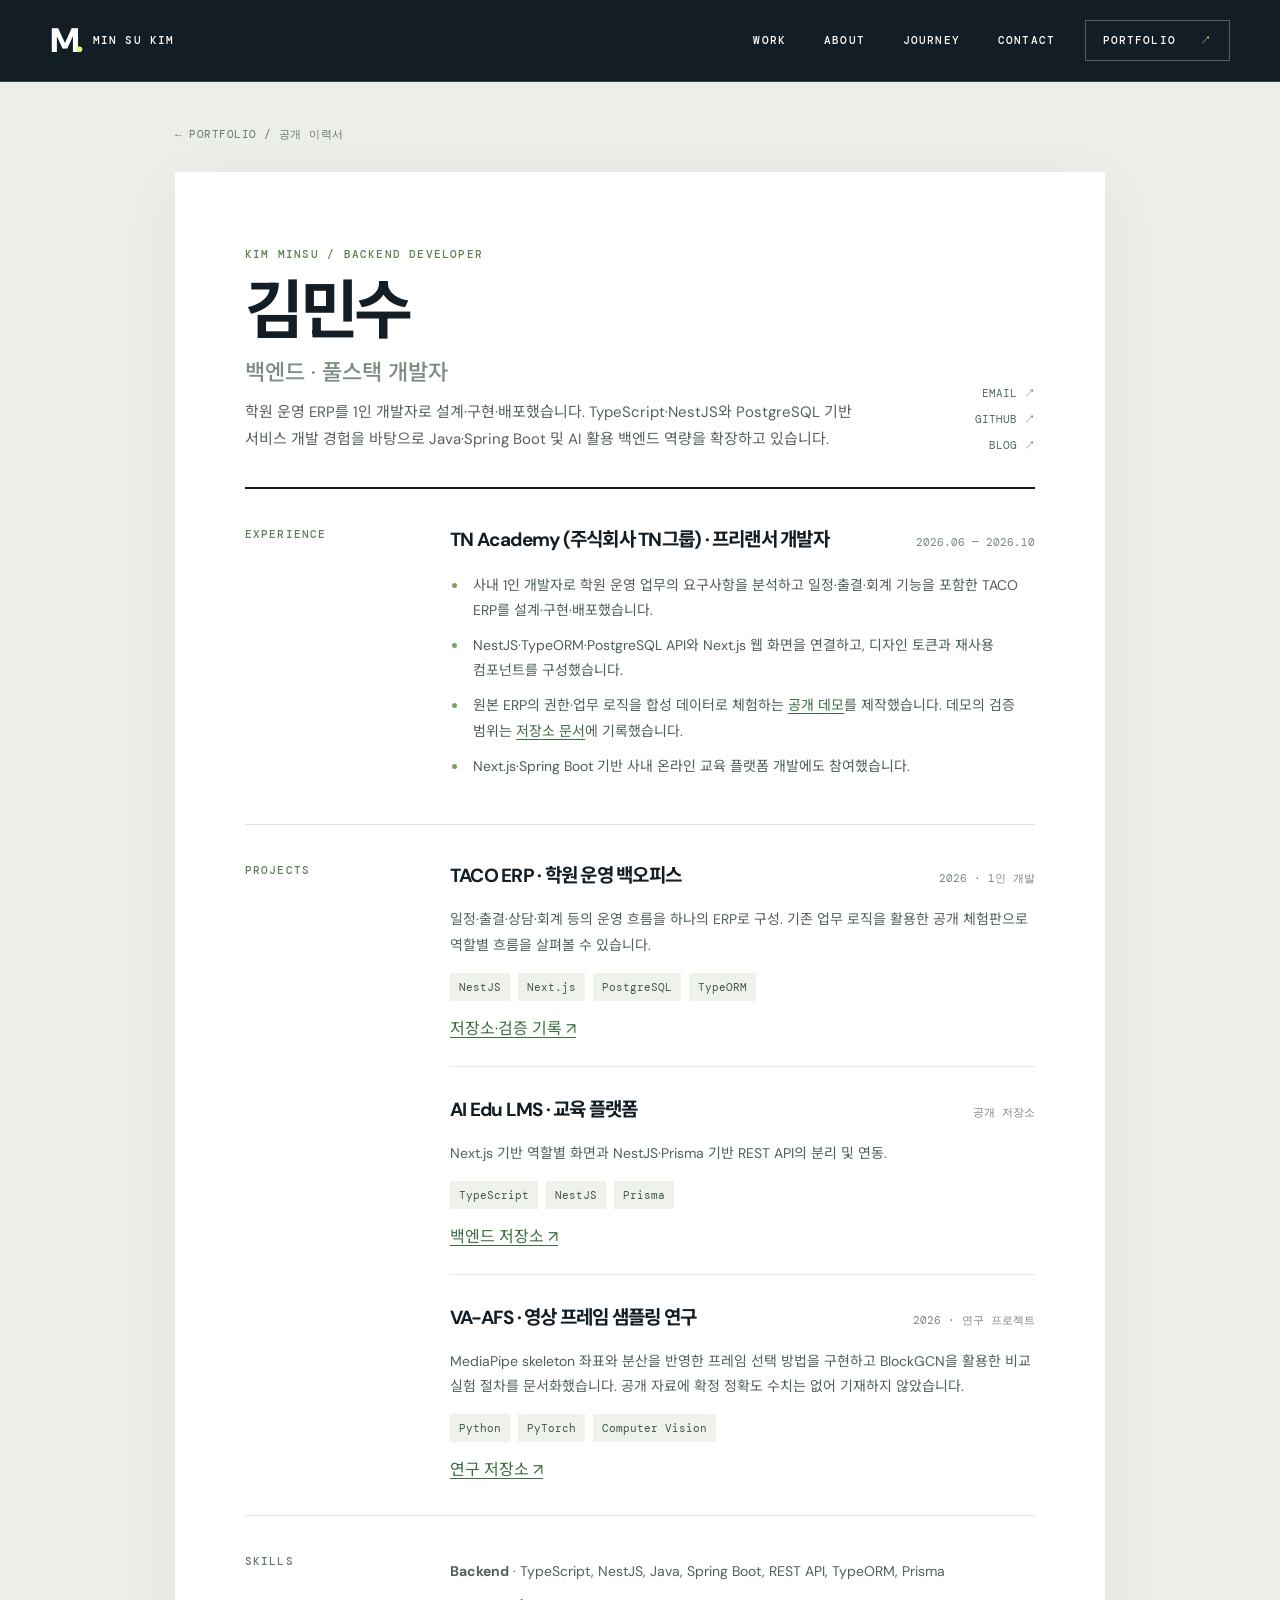
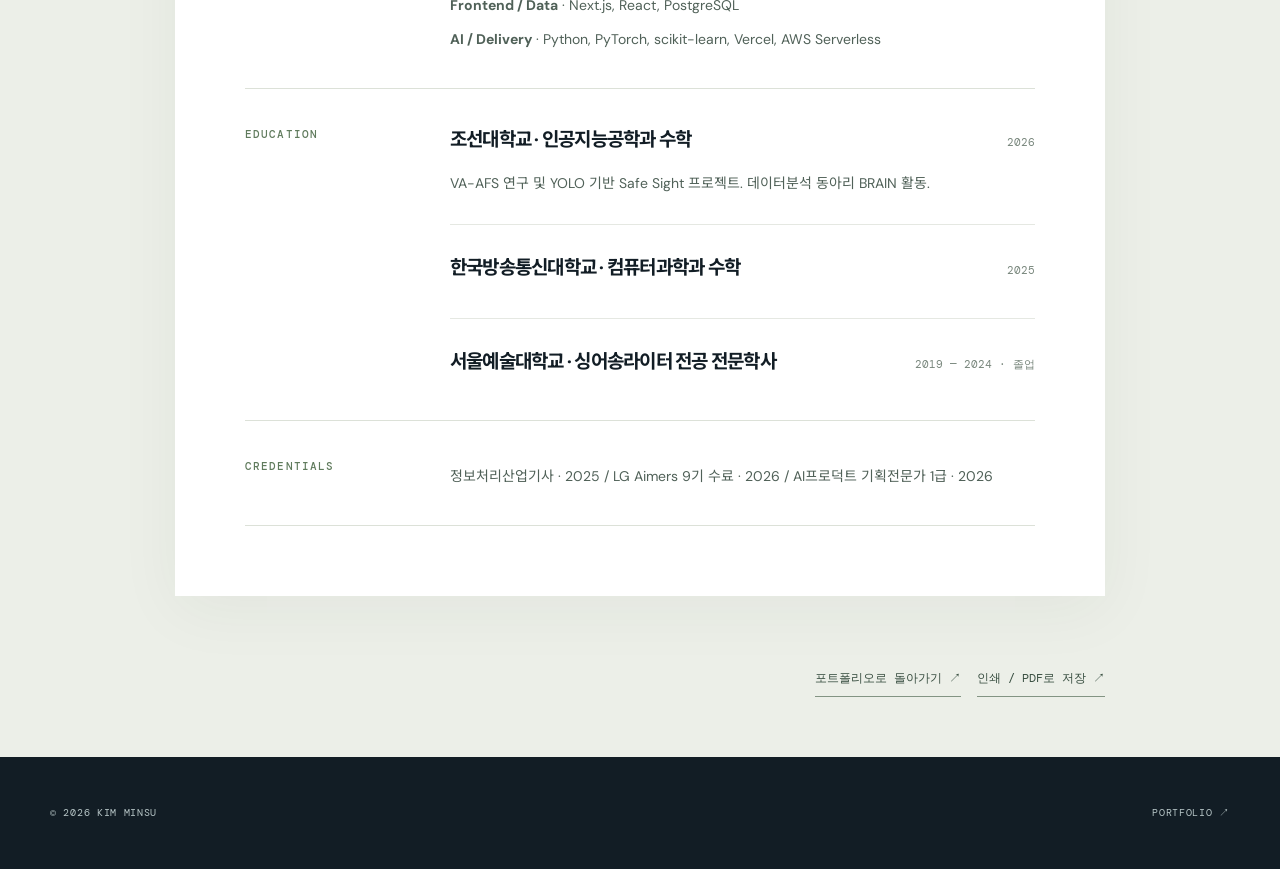
==== resume.html @ 041c9965 "feat: publish evidence-based developer portfolio and resume" ====
<!doctype html>
<html lang="ko">
<head>
  <meta charset="utf-8">
  <meta name="viewport" content="width=device-width,initial-scale=1">
  <meta name="theme-color" content="#111c25">
  <meta name="description" content="백엔드 개발자 김민수의 경력, 프로젝트, 기술, 학력을 정리한 공개 이력서입니다.">
  <link rel="icon" href="favicon.svg" type="image/svg+xml">
  <link rel="canonical" href="https://kiim-miin-su.github.io/github.io/resume.html">
  <link rel="stylesheet" href="style.css">
  <title>이력서 — 김민수 | Backend Developer</title>
</head>
<body class="resume-page">
  <a class="skip-link" href="#resume">본문으로 바로가기</a>
  <header class="site-header"><div class="container header-inner"><a class="wordmark" href="index.html"><span class="wordmark-icon">M<span>.</span></span><span>MIN SU KIM</span></a><nav class="desktop-nav" aria-label="주요 메뉴"><a href="index.html#work">WORK</a><a href="index.html#about">ABOUT</a><a href="index.html#journey">JOURNEY</a><a href="index.html#contact">CONTACT</a></nav><a class="header-cta" href="index.html">PORTFOLIO <span aria-hidden="true">↗</span></a></div></header>
  <main class="resume-container" id="resume">
    <a class="resume-breadcrumb" href="index.html">← PORTFOLIO / 공개 이력서</a>
    <div class="resume-paper">
      <div class="resume-heading"><div><span class="section-index">KIM MINSU / BACKEND DEVELOPER</span><h1>김민수<span>백엔드 · 풀스택 개발자</span></h1><p>학원 운영 ERP를 1인 개발자로 설계·구현·배포했습니다. TypeScript·NestJS와 PostgreSQL 기반 서비스 개발 경험을 바탕으로 Java·Spring Boot 및 AI 활용 백엔드 역량을 확장하고 있습니다.</p></div><div class="resume-contact"><a href="mailto:kms545487@gmail.com">EMAIL ↗</a><a href="https://github.com/Kiim-Miin-Su" target="_blank" rel="noopener noreferrer">GITHUB ↗</a><a href="https://kms545487.tistory.com" target="_blank" rel="noopener noreferrer">BLOG ↗</a></div></div>
      <section class="resume-section" aria-labelledby="exp"><h2 id="exp">EXPERIENCE</h2><div><article><div class="resume-role"><h3>TN Academy (주식회사 TN그룹) · 프리랜서 개발자</h3><time>2026.06 — 2026.10</time></div><ul><li>사내 1인 개발자로 학원 운영 업무의 요구사항을 분석하고 일정·출결·회계 기능을 포함한 TACO ERP를 설계·구현·배포했습니다.</li><li>NestJS·TypeORM·PostgreSQL API와 Next.js 웹 화면을 연결하고, 디자인 토큰과 재사용 컴포넌트를 구성했습니다.</li><li>원본 ERP의 권한·업무 로직을 합성 데이터로 체험하는 <a href="https://taco-portfolio.vercel.app" target="_blank" rel="noopener noreferrer">공개 데모</a>를 제작했습니다. 데모의 검증 범위는 <a href="https://github.com/Kiim-Miin-Su/taco-portfolio" target="_blank" rel="noopener noreferrer">저장소 문서</a>에 기록했습니다.</li><li>Next.js·Spring Boot 기반 사내 온라인 교육 플랫폼 개발에도 참여했습니다.</li></ul></article></div></section>
      <section class="resume-section" aria-labelledby="projects"><h2 id="projects">PROJECTS</h2><div><article><div class="resume-role"><h3>TACO ERP · 학원 운영 백오피스</h3><span>2026 · 1인 개발</span></div><p>일정·출결·상담·회계 등의 운영 흐름을 하나의 ERP로 구성. 기존 업무 로직을 활용한 공개 체험판으로 역할별 흐름을 살펴볼 수 있습니다.</p><div class="resume-tags"><span>NestJS</span><span>Next.js</span><span>PostgreSQL</span><span>TypeORM</span></div><a href="https://github.com/Kiim-Miin-Su/taco-portfolio" target="_blank" rel="noopener noreferrer">저장소·검증 기록 ↗</a></article><article><div class="resume-role"><h3>AI Edu LMS · 교육 플랫폼</h3><span>공개 저장소</span></div><p>Next.js 기반 역할별 화면과 NestJS·Prisma 기반 REST API의 분리 및 연동.</p><div class="resume-tags"><span>TypeScript</span><span>NestJS</span><span>Prisma</span></div><a href="https://github.com/Kiim-Miin-Su/kit-back" target="_blank" rel="noopener noreferrer">백엔드 저장소 ↗</a></article><article><div class="resume-role"><h3>VA-AFS · 영상 프레임 샘플링 연구</h3><span>2026 · 연구 프로젝트</span></div><p>MediaPipe skeleton 좌표와 분산을 반영한 프레임 선택 방법을 구현하고 BlockGCN을 활용한 비교 실험 절차를 문서화했습니다. 공개 자료에 확정 정확도 수치는 없어 기재하지 않았습니다.</p><div class="resume-tags"><span>Python</span><span>PyTorch</span><span>Computer Vision</span></div><a href="https://github.com/Kiim-Miin-Su/VA-AFS" target="_blank" rel="noopener noreferrer">연구 저장소 ↗</a></article></div></section>
      <section class="resume-section" aria-labelledby="skills"><h2 id="skills">SKILLS</h2><div><p><strong>Backend</strong> · TypeScript, NestJS, Java, Spring Boot, REST API, TypeORM, Prisma</p><p><strong>Frontend / Data</strong> · Next.js, React, PostgreSQL</p><p><strong>AI / Delivery</strong> · Python, PyTorch, scikit-learn, Vercel, AWS Serverless</p></div></section>
      <section class="resume-section" aria-labelledby="education"><h2 id="education">EDUCATION</h2><div><article><div class="resume-role"><h3>조선대학교 · 인공지능공학과 수학</h3><span>2026</span></div><p>VA-AFS 연구 및 YOLO 기반 Safe Sight 프로젝트. 데이터분석 동아리 BRAIN 활동.</p></article><article><div class="resume-role"><h3>한국방송통신대학교 · 컴퓨터과학과 수학</h3><span>2025</span></div></article><article><div class="resume-role"><h3>서울예술대학교 · 싱어송라이터 전공 전문학사</h3><span>2019 — 2024 · 졸업</span></div></article></div></section>
      <section class="resume-section" aria-labelledby="credential"><h2 id="credential">CREDENTIALS</h2><div><p>정보처리산업기사 · 2025 / LG Aimers 9기 수료 · 2026 / AI프로덕트 기획전문가 1급 · 2026</p></div></section>
    </div>
    <div class="resume-actions"><a href="index.html">포트폴리오로 돌아가기 ↗</a><button type="button" onclick="window.print()">인쇄 / PDF로 저장 ↗</button></div>
  </main>
  <footer class="site-footer"><div class="container footer-inner"><span>© 2026 KIM MINSU</span><a href="index.html">PORTFOLIO ↗</a></div></footer>
</body>
</html>
---- style.css ----
@import url('https://fonts.googleapis.com/css2?family=DM+Mono:wght@400;500&family=DM+Sans:wght@400;500;600;700&family=Noto+Sans+KR:wght@400;500;600;700;800;900&display=swap');

:root{--ink:#121d25;--ink-2:#192731;--paper:#f6f5ef;--white:#fff;--muted:#5c666a;--acid:#d7fc78;--line:#d6d9d1;--mono:'DM Mono',ui-monospace,SFMono-Regular,monospace;--body:'DM Sans','Noto Sans KR',system-ui,sans-serif}
*,*::before,*::after{box-sizing:border-box}
html{scroll-behavior:smooth;scroll-padding-top:80px}
body{margin:0;color:var(--ink);background:var(--paper);font-family:var(--body);-webkit-font-smoothing:antialiased;word-break:keep-all}
body.menu-open{overflow:hidden}
button,a{-webkit-tap-highlight-color:transparent}
a{color:inherit;text-decoration:none}
button{font:inherit}
button:focus-visible,a:focus-visible{outline:3px solid #8dad30;outline-offset:4px}
::selection{background:var(--acid);color:var(--ink)}
.container{width:min(100% - 100px,1320px);margin-inline:auto}
.skip-link{position:absolute;z-index:100;top:-100px;left:20px;background:var(--acid);padding:12px 18px}.skip-link:focus{top:16px}
.site-header{height:82px;background:var(--ink);border-bottom:1px solid #34404a;color:var(--white);position:relative;z-index:20}
.header-inner{display:flex;align-items:center;justify-content:space-between;height:100%;gap:30px}
.wordmark{display:inline-flex;align-items:center;gap:13px;white-space:nowrap;font:500 11px/1 var(--mono);letter-spacing:.11em}
.wordmark-icon{font-family:var(--body);font-size:34px;font-weight:900;letter-spacing:-.14em;line-height:.8}.wordmark-icon span{color:var(--acid)}
.desktop-nav{display:flex;align-items:center;gap:clamp(20px,3vw,50px);margin-left:auto}.desktop-nav a,.header-cta{font:500 11px/1 var(--mono);letter-spacing:.1em;transition:color .2s}.desktop-nav a:hover,.header-cta:hover{color:var(--acid)}
.header-cta{border:1px solid #536068;padding:14px 17px;white-space:nowrap}.header-cta span{margin-left:16px;color:var(--acid)}
.menu-toggle{display:none;cursor:pointer;background:none;border:0;padding:12px;flex-direction:column;gap:6px}.menu-toggle span{width:22px;height:2px;background:white}.mobile-nav[hidden]{display:none}
.hero{background:var(--ink);color:var(--white);position:relative;overflow:hidden}.hero-grid{position:absolute;inset:0;background-image:linear-gradient(#ffffff0b 1px,transparent 1px),linear-gradient(90deg,#ffffff0b 1px,transparent 1px);background-size:100px 100px;mask-image:linear-gradient(to right,transparent 25%,black 100%);pointer-events:none}
.hero-inner{min-height:690px;display:grid;grid-template-columns:1fr minmax(380px,.88fr);align-items:center;gap:clamp(55px,7vw,135px);position:relative;padding-top:64px;padding-bottom:78px}
.eyebrow,.section-index,.kicker,.project-number,.tag-list,.project-links,.hero-meta,.hero-bottom,.principle-no,.timeline-year,.skill-group h3,.learning-list span,.contact-other,.site-footer,.text-link,.all-work{font-family:var(--mono)}
.hero-eyebrow{display:flex;align-items:center;gap:11px;color:var(--acid);font-size:11px;letter-spacing:.12em}.status-dot{width:8px;height:8px;background:var(--acid);border-radius:50%;box-shadow:0 0 0 5px #d7fc781b}
h1,h2,h3,p{margin-top:0}.hero h1{font-weight:800;font-size:clamp(45px,5.3vw,86px);letter-spacing:-.075em;line-height:1.18;margin:34px 0 29px}.hero h1 em,.contact h2 em{color:var(--acid);font-style:normal}.hero-description{max-width:550px;color:#bbc5c9;font-size:17px;line-height:1.9;letter-spacing:-.025em;margin-bottom:35px}.hero-actions{display:flex;gap:12px;flex-wrap:wrap}.button{display:inline-flex;justify-content:space-between;align-items:center;gap:32px;min-width:168px;padding:17px 20px;font-size:13px;font-weight:700;transition:transform .2s,background .2s}.button:hover{transform:translateY(-3px)}.button-accent{background:var(--acid);color:var(--ink)}.button-accent:hover{background:#e8ffa8}.button-outline{border:1px solid #718085;color:white}.button-outline:hover{background:#23343e}.hero-meta{display:flex;flex-wrap:wrap;gap:9px 24px;margin-top:72px;color:#7e9298;font-size:10px;letter-spacing:.13em}
.hero-visual{position:relative;max-width:560px;width:100%;justify-self:end;background:#17252d;border:1px solid #536168;box-shadow:20px 24px 0 #0c171e,0 35px 70px #0003;transform:rotate(1.2deg);font-family:var(--mono);font-size:11px}.visual-top,.visual-bottom{display:flex;align-items:center;justify-content:space-between;color:#869aa0;padding:16px 21px;border-bottom:1px solid #374951}.visual-top span:last-child{color:var(--acid)}.terminal-dots{display:flex;gap:6px}.terminal-dots i{width:7px;height:7px;border-radius:50%;background:#85969a}.terminal-dots i:first-child{background:#d7fc78}.visual-body{padding:35px 32px 30px}.visual-comment{color:#78908f;margin-bottom:20px}.visual-code{font:500 clamp(12px,1.18vw,16px)/2.05 var(--mono);white-space:nowrap;color:#d9e5e5}.code-purple{color:#caafe7}.code-green{color:#a8d6b5}.code-yellow{color:var(--acid)}.cursor{color:var(--acid);animation:blink 1s step-end infinite}@keyframes blink{50%{opacity:0}}.visual-diagram{display:flex;align-items:center;justify-content:space-between;gap:6px;border-top:1px dashed #465760;margin-top:35px;padding-top:24px;color:#b5c9c7;font-size:9px}.visual-diagram span{border:1px solid #61716d;padding:8px 7px}.visual-diagram b{color:var(--acid)}.visual-bottom{border-bottom:0;border-top:1px solid #374951;padding-block:16px;font-size:9px}.visual-bottom span:first-child{color:var(--acid)}.visual-bottom i{display:inline-block;width:5px;height:5px;border-radius:50%;background:var(--acid);vertical-align:middle;margin-right:7px}
.hero-bottom{position:relative;display:flex;justify-content:space-between;border-top:1px solid #3b4b52;padding-top:15px;padding-bottom:18px;color:#809297;font:10px var(--mono);letter-spacing:.14em}.hero-bottom span:last-child{color:var(--acid);font-size:17px}
.section-pad{padding-block:130px}.section-index{display:inline-block;font-size:11px;font-weight:500;letter-spacing:.11em}.section-line{display:block;width:100px;height:1px;background:#87918f;margin-top:20px}.kicker{color:#7c877c;font-size:11px;letter-spacing:.18em;margin-bottom:15px}.intro-grid{display:grid;grid-template-columns:220px 1fr;gap:80px}.intro-content h2{font-size:clamp(35px,4.1vw,64px);letter-spacing:-.06em;line-height:1.35;margin-bottom:32px}.intro-content h2 span{color:#84908d}.intro-lead{font-size:18px;line-height:1.95;max-width:810px;letter-spacing:-.025em;color:#384951}.principles{border-top:1px solid var(--line);display:grid;grid-template-columns:repeat(3,1fr);gap:35px;margin-top:73px;padding-top:37px}.principle-no{color:#879488;font-size:11px}.principles h3{font-size:18px;letter-spacing:-.04em;margin:26px 0 12px}.principles p{color:#66716f;font-size:14px;line-height:1.85;margin:0}
.work{background:#e9ece5}.section-heading{display:flex;justify-content:space-between;align-items:end;gap:35px;margin-bottom:52px}.section-heading h2,.journey h2,.learning h2{font-size:clamp(38px,4.7vw,69px);line-height:1.2;letter-spacing:-.075em;margin:20px 0 0}.heading-period{color:#8aa73f}.section-heading>p{color:var(--muted);font-size:14px;margin:0 0 8px}
.project-feature{display:grid;grid-template-columns:1.04fr 1fr;min-height:510px;background:var(--white)}.feature-art{position:relative;background:#b7d4c4;overflow:hidden;display:flex;align-items:center;justify-content:center;padding:45px}.art-orbit{position:absolute;width:530px;height:530px;border-radius:50%;border:1px solid #ffffff80}.art-orbit-one{transform:translate(10%,20%)}.art-orbit-two{width:375px;height:375px;transform:translate(10%,20%)}.erp-window{position:relative;width:min(100%,520px);height:285px;background:#f8f8ee;box-shadow:13px 20px 0 #366a6399,0 34px 70px #2b524055;transform:rotate(-5deg);border:1px solid #497666}.erp-window-top{height:37px;background:#183431;color:#e8f7e5;display:flex;align-items:center;justify-content:space-between;padding:0 17px;font:9px var(--mono);letter-spacing:.1em}.erp-layout{height:calc(100% - 37px);display:flex}.erp-sidebar{width:18%;background:#e0ebe0;padding:28px 14px}.erp-sidebar i{display:block;height:5px;margin-bottom:17px;background:#9ab7a2}.erp-sidebar i:first-child{height:12px;background:#8bb598}.erp-panels{flex:1;padding:24px}.erp-title{width:42%;height:10px;background:#315751;margin-bottom:22px}.erp-stat-row{display:flex;gap:10px}.erp-stat-row i{display:block;flex:1;height:52px;background:#e6e9df;border-top:3px solid #83ab86}.erp-chart{height:82px;background:#f0f0e7;margin-top:17px;display:flex;align-items:end;gap:11px;padding:13px 20px}.erp-chart div{flex:1;background:#87ae91}.erp-chart div:nth-child(1){height:28%}.erp-chart div:nth-child(2){height:50%}.erp-chart div:nth-child(3){height:37%}.erp-chart div:nth-child(4){height:77%}.erp-chart div:nth-child(5){height:55%}.erp-chart div:nth-child(6){height:91%}.art-label,.art-corner{position:absolute;font:10px var(--mono);letter-spacing:.1em}.art-label{bottom:22px;left:25px;color:#244d3f}.feature-body{padding:clamp(35px,4.4vw,75px);align-self:center}.project-number{color:#59716f;font-size:11px;letter-spacing:.1em}.project-number span{color:#8b9690;margin-left:15px}.feature-body h3{font-size:clamp(44px,5vw,76px);letter-spacing:-.085em;line-height:1.1;margin:25px 0 17px}.project-subtitle{font-size:20px;font-weight:700;letter-spacing:-.04em}.project-description{font-size:15px;line-height:1.95;color:#52605d;margin:25px 0 27px}.tag-list{display:flex;flex-wrap:wrap;gap:8px}.tag-list span{border:1px solid #d8ded8;padding:8px 10px;font-size:10px;letter-spacing:.025em;color:#4a5c53}.project-links{display:flex;gap:26px;flex-wrap:wrap;border-top:1px solid #d8ded8;margin-top:34px;padding-top:22px;font-size:11px;font-weight:500;letter-spacing:.03em}.project-links a:hover,.text-link:hover,.contact-other a:hover{color:#668922}.project-links a span{margin-left:9px}
.project-grid{display:grid;grid-template-columns:repeat(2,minmax(0,1fr));gap:22px;margin-top:22px}.project-card{background:var(--white);min-width:0}.card-art{height:310px;position:relative;overflow:hidden;display:flex;align-items:center;justify-content:center}.art-lms{background:#e0e0e9}.lms-screen{background:#fff;width:65%;height:235px;transform:rotate(6deg) translateY(29px);box-shadow:16px 19px 0 #9e9dbd99,0 25px 45px #53527040;border:1px solid #b7b7c7}.lms-top{height:36px;display:flex;justify-content:space-between;align-items:center;padding:0 17px;background:#2b2c49;color:#d6d6f6;font:9px var(--mono)}.lms-cover{height:124px;background:#d1c5e5;padding:25px;display:flex;align-items:end;justify-content:space-between}.lms-cover span{font-size:73px;font-weight:900;letter-spacing:-.1em;color:#41336b;line-height:.75}.lms-cover i{font:9px var(--mono);font-style:normal;color:#514672}.lms-bars{padding:20px 25px}.lms-bars i{display:block;height:5px;background:#d9d8e4;width:84%;margin-bottom:10px}.lms-bars i:nth-child(2){width:65%}.lms-bars i:nth-child(3){width:45%}.art-corner{top:23px;right:25px;color:#34374e}.art-research{background:#222f48}.art-research::before,.art-research::after{content:'';position:absolute;inset:-50%;border:1px solid #94a6c533;border-radius:50%;transform:translateY(30%)}.art-research::after{inset:-25%;transform:translateY(24%)}.research-path{position:relative;display:flex;align-items:center;gap:0;width:75%;z-index:1}.research-path::before{content:'';position:absolute;height:2px;background:#a5b8c2;left:0;right:0;top:50%}.research-dot{width:15px;height:15px;flex:1;position:relative;z-index:1}.research-dot::after{content:'';display:block;width:13px;height:13px;border-radius:50%;border:2px solid #c4d2d2;background:#222f48;position:absolute;top:1px;left:50%;transform:translateX(-50%)}.research-dot.active::after{width:22px;height:22px;top:-3px;background:var(--acid);border:4px solid #627a69;box-shadow:0 0 0 9px #d7fc7820}.research-label{position:absolute;left:12%;bottom:38px;color:#abbcc5;font:10px/1.8 var(--mono);letter-spacing:.14em}.research-label strong{color:var(--acid);font-size:13px}.art-research .art-corner{color:#bac8d8}.card-copy{padding:38px 42px 42px}.card-copy h3{font-size:32px;letter-spacing:-.06em;margin:18px 0 11px}.card-copy>p{font-size:14px;color:#566560;line-height:1.85;min-height:79px;margin-bottom:19px}.card-copy .project-links{margin-top:30px}.all-work{border-bottom:1px solid #b7c0b9;display:flex;align-items:center;justify-content:space-between;padding:28px 2px 16px;font-size:12px;letter-spacing:.02em}.all-work:hover{color:#678a20}.all-work span:last-child{font-size:24px}
.capabilities{background:var(--ink);color:white}.capabilities .section-heading>p{color:#9ca9a9}.skill-grid{border-top:1px solid #4b5a5e;display:grid;grid-template-columns:repeat(3,1fr)}.skill-group{padding:42px 35px 5px;border-right:1px solid #4b5a5e}.skill-group:first-child{padding-left:0}.skill-group:last-child{border-right:0}.skill-icon{color:var(--acid);font:29px var(--mono)}.skill-group h3{margin:56px 0 18px;font-size:11px;letter-spacing:.16em;color:#b7c7c7}.skill-group p{font-size:17px;line-height:2;color:#e0e7e5;margin:0}
.journey{background:var(--paper)}.journey-grid{display:grid;grid-template-columns:.85fr 1fr;gap:clamp(70px,9vw,150px)}.journey-intro>p{font-size:16px;line-height:1.9;color:#62706b;margin:32px 0}.text-link{display:inline-block;border-bottom:1px solid #879780;padding-bottom:9px;font-size:12px}.timeline-item{display:grid;grid-template-columns:130px 1fr;gap:28px;border-top:1px solid #cbd2c9;padding:31px 0 33px}.timeline-item:last-child{border-bottom:1px solid #cbd2c9}.timeline-year{font-size:11px;line-height:1.7;color:#75857a}.timeline h3{font-size:17px;letter-spacing:-.035em;margin:0 0 11px}.timeline p{font-size:14px;line-height:1.8;color:#67746e;margin:0}
.learning{background:#e9ece5}.learning-grid{display:grid;grid-template-columns:1fr 1fr;gap:clamp(60px,9vw,150px)}.learning-grid>div:first-child>p{max-width:465px;margin:28px 0 0;color:#61706a;line-height:1.9}.learning-list>div{border-top:1px solid #bbc7ba;padding:21px 0 27px}.learning-list>div:last-child{border-bottom:1px solid #bbc7ba}.learning-list span{color:#627a60;font-size:11px;letter-spacing:.08em}.learning-list p{margin:13px 0 0;font-size:16px;font-weight:600;line-height:1.65;letter-spacing:-.035em}
.contact{background:var(--acid);padding-block:135px 140px}.contact-inner{position:relative}.contact h2{font-size:clamp(58px,8vw,118px);letter-spacing:-.09em;line-height:1.2;margin:39px 0 23px}.contact h2 em{color:#6f9734}.contact-inner>p{font-size:16px;line-height:1.7;color:#3a4d32;margin-bottom:40px}.contact-mail{display:flex;align-items:center;justify-content:space-between;width:min(100%,720px);border-bottom:2px solid #203020;padding-bottom:16px;font-size:clamp(24px,3vw,39px);font-weight:700;letter-spacing:-.05em;overflow-wrap:anywhere}.contact-mail:hover{color:#597929}.contact-other{display:flex;gap:31px;margin-top:56px;font-size:12px;letter-spacing:.08em}.contact-other a:hover{color:#496a1f}
.site-footer{background:var(--ink);color:#b7c6c7}.footer-inner{min-height:112px;display:flex;align-items:center;justify-content:space-between;gap:25px;font-size:10px;letter-spacing:.07em}.footer-inner a:last-child:hover{color:var(--acid)}.footer-inner .wordmark{color:white}
@media(max-width:1100px){.container{width:min(100% - 64px,1320px)}.hero-inner{gap:45px;grid-template-columns:1fr .9fr}.hero-visual{transform:none}.visual-body{padding:28px 20px}.intro-grid{grid-template-columns:140px 1fr;gap:38px}.feature-body{padding:38px}.visual-diagram{font-size:8px}.visual-diagram span{padding:7px 4px}.journey-grid{gap:60px}}
@media(max-width:760px){html{scroll-padding-top:65px}.container{width:min(100% - 40px,640px)}.site-header{height:68px}.desktop-nav,.header-cta{display:none}.menu-toggle{display:flex}.mobile-nav{position:absolute;top:68px;left:0;right:0;background:var(--ink-2);border-bottom:1px solid #52615e;padding:14px 20px 25px;display:flex;flex-direction:column}.mobile-nav a{padding:15px 0;font-size:16px;border-bottom:1px solid #ffffff20}.hero-inner{display:flex;flex-direction:column;align-items:stretch;min-height:unset;gap:48px;padding-top:84px;padding-bottom:58px}.hero h1{font-size:clamp(45px,10vw,75px);margin-top:27px}.hero-description{font-size:15px}.hero-meta{margin-top:40px}.hero-visual{max-width:540px;align-self:center;box-shadow:11px 14px 0 #0c171e}.visual-code{font-size:clamp(11px,3vw,16px)}.hero-bottom{padding-top:13px}.section-pad{padding-block:78px}.intro-grid,.journey-grid,.learning-grid{display:block}.section-side{margin-bottom:36px}.section-line{width:56px}.intro-content h2{font-size:clamp(34px,7vw,55px)}.intro-lead{font-size:16px}.principles{grid-template-columns:1fr;gap:22px;margin-top:48px}.principles>div{border-bottom:1px solid var(--line);padding-bottom:23px}.principles h3{margin:13px 0 8px}.section-heading{display:block;margin-bottom:33px}.section-heading>p{margin-top:14px}.project-feature,.project-grid{display:block}.feature-art{min-height:330px}.feature-body{padding:35px 26px 40px}.feature-body h3{font-size:55px}.project-card{margin-top:20px}.card-art{height:270px}.card-copy{padding:31px 27px 35px}.card-copy>p{min-height:0}.skill-grid{grid-template-columns:1fr}.skill-group{border-right:0;border-bottom:1px solid #4b5a5e;padding:27px 0 27px!important}.skill-group:last-child{border-bottom:0}.skill-group h3{margin:17px 0 9px}.skill-group p{font-size:15px}.timeline{margin-top:45px}.learning-list{margin-top:35px}.contact h2{font-size:clamp(55px,10vw,89px)}.contact-mail{font-size:clamp(22px,4vw,34px)}.footer-inner{min-height:150px;flex-wrap:wrap;align-content:center;justify-content:space-between}.footer-inner>span{order:3;width:100%;color:#889a9a}}
@media(max-width:430px){.container{width:calc(100% - 34px)}.hero-inner{padding-top:66px}.hero-eyebrow{font-size:9px}.hero h1{font-size:43px}.button{min-width:145px;padding:15px;gap:12px}.visual-top{padding:13px 10px;font-size:9px}.visual-body{padding:23px 12px}.visual-code{font-size:10px}.visual-diagram{gap:2px;font-size:6px}.visual-diagram span{padding:6px 2px}.visual-bottom{padding:12px 10px;font-size:7px}.erp-window{height:230px}.feature-art{padding:28px;min-height:285px}.timeline-item{grid-template-columns:1fr;gap:9px}.contact-mail{font-size:21px}}
@media(prefers-reduced-motion:reduce){html{scroll-behavior:auto}*,*::before,*::after{animation-duration:.01ms!important;transition-duration:.01ms!important}}

/* Evidence-first project and résumé additions. */
.hero-proof{transform:none;box-shadow:18px 20px 0 #0c171e}
.hero-proof .visual-top{padding-block:18px}
.proof-row{display:grid;grid-template-columns:1fr auto;gap:9px 10px;align-items:center;padding:26px 26px;border-bottom:1px solid #3c5157;transition:background .2s,color .2s}
.proof-row:hover,.proof-row:focus-visible{background:#26403f;color:var(--acid)}
.proof-row .proof-index{grid-column:1/-1;color:var(--acid);font:10px var(--mono);letter-spacing:.1em}
.proof-row strong{font-size:clamp(22px,2.35vw,34px);font-weight:700;letter-spacing:-.055em}
.proof-row .proof-desc{grid-column:1;color:#aebfc2;font-size:12px}
.proof-row>span:last-child{grid-column:2;grid-row:2/4;align-self:center;color:var(--acid);font:22px var(--mono)}
.hero-proof .visual-bottom{border:0;gap:12px}
.project-proof{display:grid;gap:9px;padding:16px 0 20px;font-size:12px;line-height:1.6;color:#355946}
.project-proof span{padding-left:17px;position:relative}.project-proof span::before{content:'↗';position:absolute;left:0;color:#67925d}
.case-details{margin-top:22px;border-top:1px solid #d8ded8;color:#42534c}
.case-details summary{cursor:pointer;padding:18px 0;font:500 11px var(--mono);letter-spacing:.04em;list-style:none;display:flex;justify-content:space-between;align-items:center}
.case-details summary::-webkit-details-marker{display:none}.case-details summary::after{content:'＋';font-size:19px;line-height:1}.case-details[open] summary::after{content:'−'}
.case-details summary:hover{color:#577d28}.case-detail-body{border-top:1px solid #e1e5df;padding:13px 0 2px}.case-detail-body p{font-size:13px;line-height:1.85;margin:12px 0}.case-detail-body strong{color:#1c3126}.case-detail-body a{border-bottom:1px solid currentColor}
.resume-page{background:#ecefe8}.resume-container{width:min(100% - 48px,930px);margin:0 auto}
.resume-breadcrumb{font:11px var(--mono);letter-spacing:.04em;color:#67766d;display:inline-block;margin:45px 0 30px}.resume-breadcrumb:hover{color:#283d2e}
.resume-paper{background:#fff;padding:clamp(26px,6vw,70px);box-shadow:0 14px 60px #2639270d;margin-bottom:65px}
.resume-heading{display:grid;grid-template-columns:1fr auto;gap:24px;border-bottom:2px solid var(--ink);padding-bottom:34px}
.resume-heading .section-index{color:#607e50}.resume-heading h1{font-size:clamp(37px,5vw,66px);letter-spacing:-.07em;line-height:1.1;margin:14px 0 13px}.resume-heading h1 span{display:block;color:#7d8c80;font-size:clamp(15px,2vw,22px);font-weight:500;letter-spacing:0;margin-top:14px}.resume-heading p{max-width:650px;color:#56635c;font-size:15px;line-height:1.8;margin:0}.resume-contact{display:flex;flex-direction:column;align-items:flex-end;justify-content:end;gap:11px;white-space:nowrap;font:11px var(--mono);color:#526b59}.resume-contact a:hover{color:#71953d}.resume-section{display:grid;grid-template-columns:170px 1fr;gap:35px;padding:35px 0;border-bottom:1px solid #dce1d8}.resume-section h2{margin:3px 0;font:500 11px var(--mono);letter-spacing:.1em;color:#607b5d}.resume-section article+article{border-top:1px solid #e5e8e2;margin-top:27px;padding-top:27px}.resume-role{display:flex;justify-content:space-between;align-items:baseline;gap:15px}.resume-role h3{font-size:19px;letter-spacing:-.04em;margin:0 0 11px}.resume-role time,.resume-role>span{font:11px var(--mono);color:#78867c;white-space:nowrap}.resume-section ul{padding-left:18px;margin:9px 0 0}.resume-section li{padding-left:5px;margin:10px 0;line-height:1.8;color:#4e5f54;font-size:14px}.resume-section li::marker{color:#78a45d}.resume-section a{color:#3d6c43;text-decoration:underline;text-underline-offset:3px}.resume-section p{color:#506158;font-size:14px;line-height:1.85;margin:8px 0 0}.resume-tags{display:flex;gap:8px;flex-wrap:wrap;margin:14px 0}.resume-tags span{font:11px var(--mono);padding:7px 9px;background:#eef2eb;color:#3e5a45}.resume-actions{display:flex;justify-content:flex-end;gap:16px;padding:0 0 60px}.resume-actions a,.resume-actions button{background:none;border:0;padding:9px 0;border-bottom:1px solid #839483;cursor:pointer;font:12px var(--mono);color:#384e40}
@media(max-width:760px){.hero-proof{max-width:none}.proof-row{padding:19px 18px}.proof-row strong{font-size:24px}.resume-heading{display:block}.resume-contact{align-items:flex-start;margin-top:23px}.resume-section{display:block;padding:27px 0}.resume-section h2{margin-bottom:21px}.resume-role{display:block}.resume-role time,.resume-role>span{display:block;margin-bottom:12px}.resume-paper{margin-bottom:22px}}
@media print{.site-header,.resume-breadcrumb,.resume-actions,.site-footer{display:none!important}.resume-page{background:white}.resume-paper{box-shadow:none;padding:0;margin:0}.resume-container{width:auto}.resume-section{break-inside:avoid;padding:17px 0}.resume-heading{padding-bottom:18px}.resume-heading h1{font-size:34px}.resume-role h3{font-size:15px}.resume-section li,.resume-section p{font-size:11px}.resume-section article+article{margin-top:12px;padding-top:12px}}
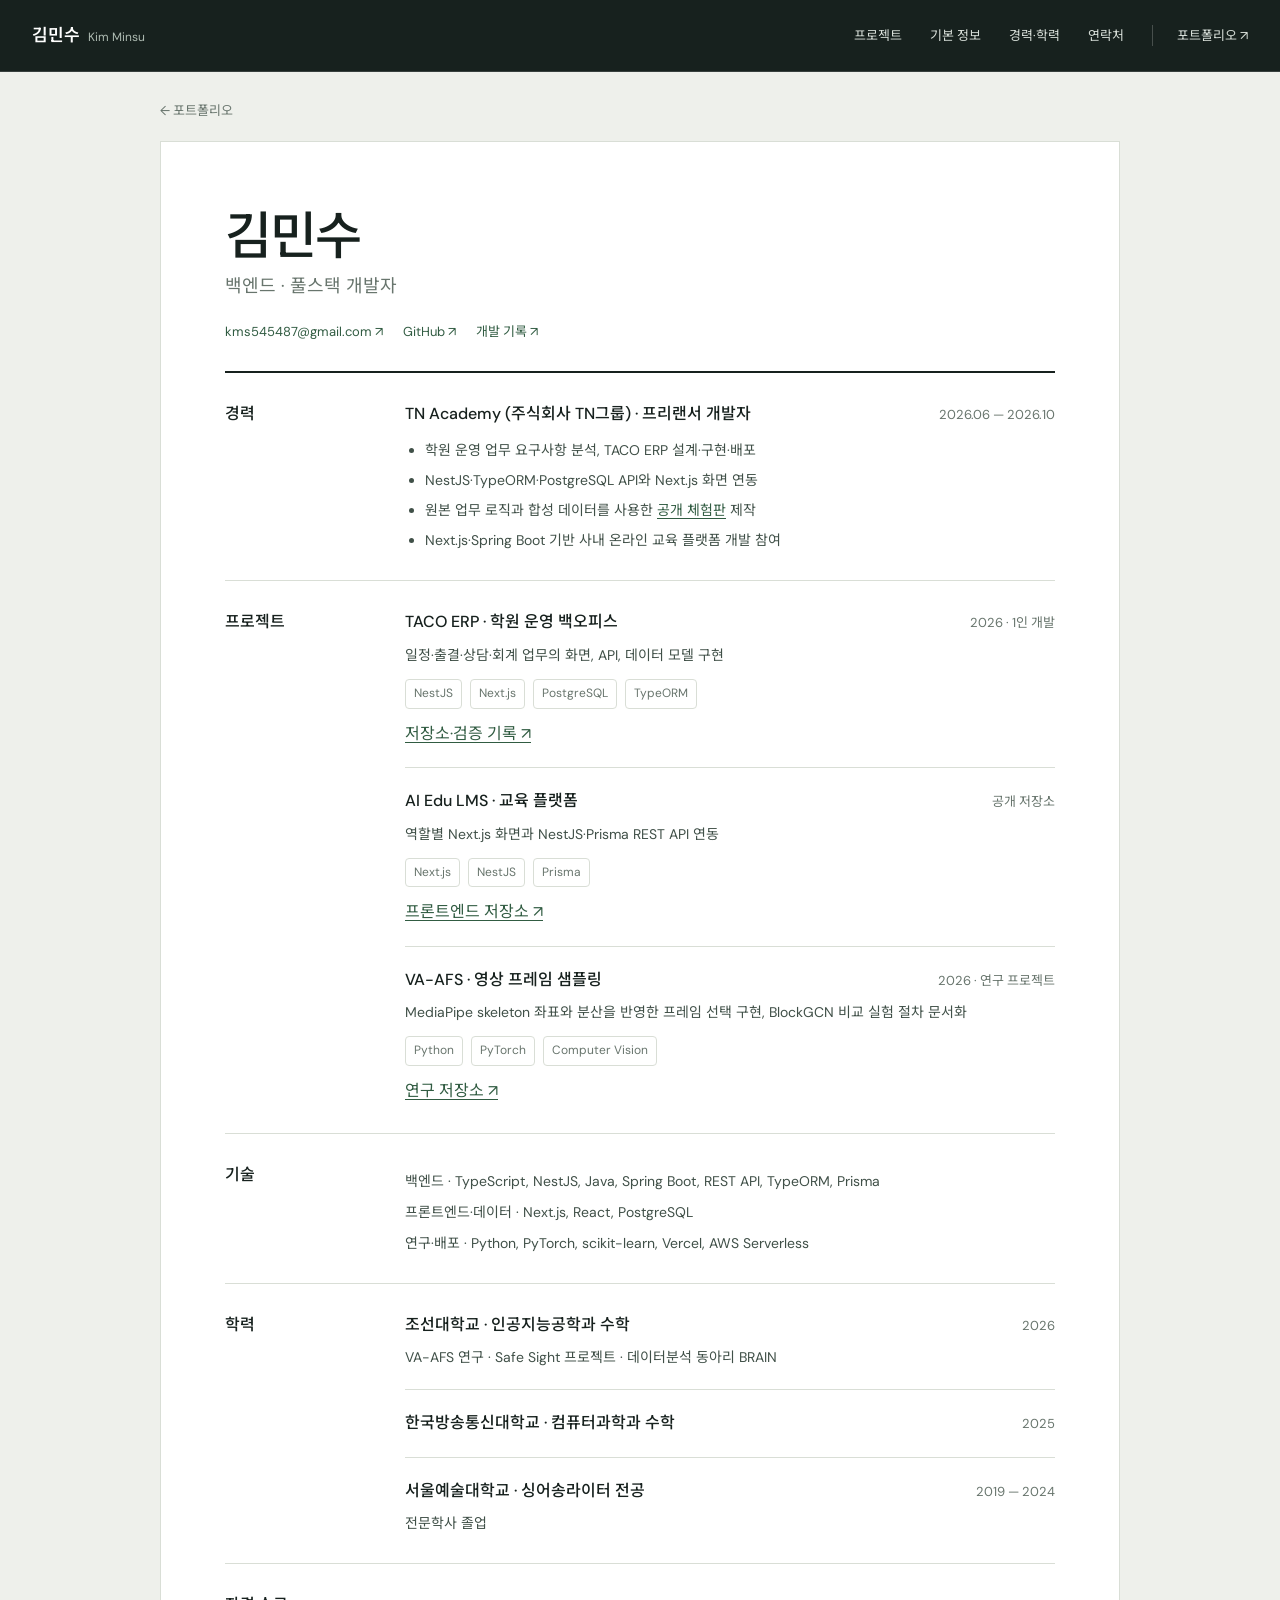
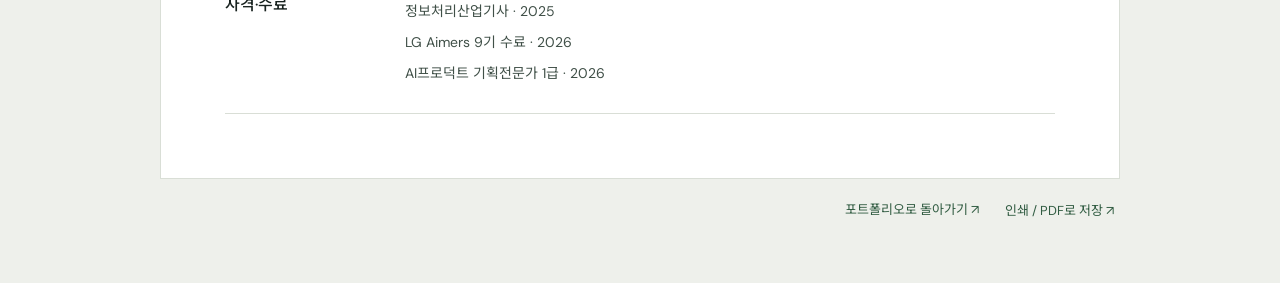
==== commit fc4e2cfe: "[feature] 포트폴리오 정보 목록과 실제 프로젝트 화면 반영" ====
--- a/resume.html
+++ b/resume.html
@@ -2,29 +2,98 @@
 <html lang="ko">
 <head>
   <meta charset="utf-8">
-  <meta name="viewport" content="width=device-width,initial-scale=1">
-  <meta name="theme-color" content="#111c25">
+  <meta name="viewport" content="width=device-width, initial-scale=1">
+  <meta name="theme-color" content="#17211e">
   <meta name="description" content="백엔드 개발자 김민수의 경력, 프로젝트, 기술, 학력을 정리한 공개 이력서입니다.">
   <link rel="icon" href="favicon.svg" type="image/svg+xml">
   <link rel="canonical" href="https://kiim-miin-su.github.io/github.io/resume.html">
   <link rel="stylesheet" href="style.css">
-  <title>이력서 — 김민수 | Backend Developer</title>
+  <title>이력서 | 김민수</title>
 </head>
 <body class="resume-page">
   <a class="skip-link" href="#resume">본문으로 바로가기</a>
-  <header class="site-header"><div class="container header-inner"><a class="wordmark" href="index.html"><span class="wordmark-icon">M<span>.</span></span><span>MIN SU KIM</span></a><nav class="desktop-nav" aria-label="주요 메뉴"><a href="index.html#work">WORK</a><a href="index.html#about">ABOUT</a><a href="index.html#journey">JOURNEY</a><a href="index.html#contact">CONTACT</a></nav><a class="header-cta" href="index.html">PORTFOLIO <span aria-hidden="true">↗</span></a></div></header>
+  <header class="site-header">
+    <div class="container header-inner">
+      <a class="wordmark" href="index.html">김민수 <span>Kim Minsu</span></a>
+      <nav class="desktop-nav" aria-label="주요 메뉴">
+        <a href="index.html#work">프로젝트</a>
+        <a href="index.html#about">기본 정보</a>
+        <a href="index.html#journey">경력·학력</a>
+        <a href="index.html#contact">연락처</a>
+      </nav>
+      <a class="header-cta" href="index.html">포트폴리오 ↗</a>
+    </div>
+  </header>
   <main class="resume-container" id="resume">
-    <a class="resume-breadcrumb" href="index.html">← PORTFOLIO / 공개 이력서</a>
+    <a class="resume-breadcrumb" href="index.html">← 포트폴리오</a>
     <div class="resume-paper">
-      <div class="resume-heading"><div><span class="section-index">KIM MINSU / BACKEND DEVELOPER</span><h1>김민수<span>백엔드 · 풀스택 개발자</span></h1><p>학원 운영 ERP를 1인 개발자로 설계·구현·배포했습니다. TypeScript·NestJS와 PostgreSQL 기반 서비스 개발 경험을 바탕으로 Java·Spring Boot 및 AI 활용 백엔드 역량을 확장하고 있습니다.</p></div><div class="resume-contact"><a href="mailto:kms545487@gmail.com">EMAIL ↗</a><a href="https://github.com/Kiim-Miin-Su" target="_blank" rel="noopener noreferrer">GITHUB ↗</a><a href="https://kms545487.tistory.com" target="_blank" rel="noopener noreferrer">BLOG ↗</a></div></div>
-      <section class="resume-section" aria-labelledby="exp"><h2 id="exp">EXPERIENCE</h2><div><article><div class="resume-role"><h3>TN Academy (주식회사 TN그룹) · 프리랜서 개발자</h3><time>2026.06 — 2026.10</time></div><ul><li>사내 1인 개발자로 학원 운영 업무의 요구사항을 분석하고 일정·출결·회계 기능을 포함한 TACO ERP를 설계·구현·배포했습니다.</li><li>NestJS·TypeORM·PostgreSQL API와 Next.js 웹 화면을 연결하고, 디자인 토큰과 재사용 컴포넌트를 구성했습니다.</li><li>원본 ERP의 권한·업무 로직을 합성 데이터로 체험하는 <a href="https://taco-portfolio.vercel.app" target="_blank" rel="noopener noreferrer">공개 데모</a>를 제작했습니다. 데모의 검증 범위는 <a href="https://github.com/Kiim-Miin-Su/taco-portfolio" target="_blank" rel="noopener noreferrer">저장소 문서</a>에 기록했습니다.</li><li>Next.js·Spring Boot 기반 사내 온라인 교육 플랫폼 개발에도 참여했습니다.</li></ul></article></div></section>
-      <section class="resume-section" aria-labelledby="projects"><h2 id="projects">PROJECTS</h2><div><article><div class="resume-role"><h3>TACO ERP · 학원 운영 백오피스</h3><span>2026 · 1인 개발</span></div><p>일정·출결·상담·회계 등의 운영 흐름을 하나의 ERP로 구성. 기존 업무 로직을 활용한 공개 체험판으로 역할별 흐름을 살펴볼 수 있습니다.</p><div class="resume-tags"><span>NestJS</span><span>Next.js</span><span>PostgreSQL</span><span>TypeORM</span></div><a href="https://github.com/Kiim-Miin-Su/taco-portfolio" target="_blank" rel="noopener noreferrer">저장소·검증 기록 ↗</a></article><article><div class="resume-role"><h3>AI Edu LMS · 교육 플랫폼</h3><span>공개 저장소</span></div><p>Next.js 기반 역할별 화면과 NestJS·Prisma 기반 REST API의 분리 및 연동.</p><div class="resume-tags"><span>TypeScript</span><span>NestJS</span><span>Prisma</span></div><a href="https://github.com/Kiim-Miin-Su/kit-back" target="_blank" rel="noopener noreferrer">백엔드 저장소 ↗</a></article><article><div class="resume-role"><h3>VA-AFS · 영상 프레임 샘플링 연구</h3><span>2026 · 연구 프로젝트</span></div><p>MediaPipe skeleton 좌표와 분산을 반영한 프레임 선택 방법을 구현하고 BlockGCN을 활용한 비교 실험 절차를 문서화했습니다. 공개 자료에 확정 정확도 수치는 없어 기재하지 않았습니다.</p><div class="resume-tags"><span>Python</span><span>PyTorch</span><span>Computer Vision</span></div><a href="https://github.com/Kiim-Miin-Su/VA-AFS" target="_blank" rel="noopener noreferrer">연구 저장소 ↗</a></article></div></section>
-      <section class="resume-section" aria-labelledby="skills"><h2 id="skills">SKILLS</h2><div><p><strong>Backend</strong> · TypeScript, NestJS, Java, Spring Boot, REST API, TypeORM, Prisma</p><p><strong>Frontend / Data</strong> · Next.js, React, PostgreSQL</p><p><strong>AI / Delivery</strong> · Python, PyTorch, scikit-learn, Vercel, AWS Serverless</p></div></section>
-      <section class="resume-section" aria-labelledby="education"><h2 id="education">EDUCATION</h2><div><article><div class="resume-role"><h3>조선대학교 · 인공지능공학과 수학</h3><span>2026</span></div><p>VA-AFS 연구 및 YOLO 기반 Safe Sight 프로젝트. 데이터분석 동아리 BRAIN 활동.</p></article><article><div class="resume-role"><h3>한국방송통신대학교 · 컴퓨터과학과 수학</h3><span>2025</span></div></article><article><div class="resume-role"><h3>서울예술대학교 · 싱어송라이터 전공 전문학사</h3><span>2019 — 2024 · 졸업</span></div></article></div></section>
-      <section class="resume-section" aria-labelledby="credential"><h2 id="credential">CREDENTIALS</h2><div><p>정보처리산업기사 · 2025 / LG Aimers 9기 수료 · 2026 / AI프로덕트 기획전문가 1급 · 2026</p></div></section>
+      <div class="resume-heading">
+        <h1>김민수<span>백엔드 · 풀스택 개발자</span></h1>
+        <div class="resume-contact">
+          <a href="mailto:kms545487@gmail.com">kms545487@gmail.com ↗</a>
+          <a href="https://github.com/Kiim-Miin-Su" target="_blank" rel="noopener noreferrer">GitHub ↗</a>
+          <a href="https://kms545487.tistory.com" target="_blank" rel="noopener noreferrer">개발 기록 ↗</a>
+        </div>
+      </div>
+      <section class="resume-section" aria-labelledby="exp">
+        <h2 id="exp">경력</h2>
+        <div>
+          <article>
+            <div class="resume-role"><h3>TN Academy (주식회사 TN그룹) · 프리랜서 개발자</h3><time>2026.06 — 2026.10</time></div>
+            <ul>
+              <li>학원 운영 업무 요구사항 분석, TACO ERP 설계·구현·배포</li>
+              <li>NestJS·TypeORM·PostgreSQL API와 Next.js 화면 연동</li>
+              <li>원본 업무 로직과 합성 데이터를 사용한 <a href="https://taco-portfolio.vercel.app" target="_blank" rel="noopener noreferrer">공개 체험판</a> 제작</li>
+              <li>Next.js·Spring Boot 기반 사내 온라인 교육 플랫폼 개발 참여</li>
+            </ul>
+          </article>
+        </div>
+      </section>
+      <section class="resume-section" aria-labelledby="projects">
+        <h2 id="projects">프로젝트</h2>
+        <div>
+          <article>
+            <div class="resume-role"><h3>TACO ERP · 학원 운영 백오피스</h3><span>2026 · 1인 개발</span></div>
+            <p>일정·출결·상담·회계 업무의 화면, API, 데이터 모델 구현</p>
+            <div class="resume-tags"><span>NestJS</span><span>Next.js</span><span>PostgreSQL</span><span>TypeORM</span></div>
+            <a class="resume-project-link" href="https://github.com/Kiim-Miin-Su/taco-portfolio" target="_blank" rel="noopener noreferrer">저장소·검증 기록 ↗</a>
+          </article>
+          <article>
+            <div class="resume-role"><h3>AI Edu LMS · 교육 플랫폼</h3><span>공개 저장소</span></div>
+            <p>역할별 Next.js 화면과 NestJS·Prisma REST API 연동</p>
+            <div class="resume-tags"><span>Next.js</span><span>NestJS</span><span>Prisma</span></div>
+            <a class="resume-project-link" href="https://github.com/Kiim-Miin-Su/kit-front" target="_blank" rel="noopener noreferrer">프론트엔드 저장소 ↗</a>
+          </article>
+          <article>
+            <div class="resume-role"><h3>VA-AFS · 영상 프레임 샘플링</h3><span>2026 · 연구 프로젝트</span></div>
+            <p>MediaPipe skeleton 좌표와 분산을 반영한 프레임 선택 구현, BlockGCN 비교 실험 절차 문서화</p>
+            <div class="resume-tags"><span>Python</span><span>PyTorch</span><span>Computer Vision</span></div>
+            <a class="resume-project-link" href="https://github.com/Kiim-Miin-Su/VA-AFS" target="_blank" rel="noopener noreferrer">연구 저장소 ↗</a>
+          </article>
+        </div>
+      </section>
+      <section class="resume-section" aria-labelledby="skills">
+        <h2 id="skills">기술</h2>
+        <div>
+          <p>백엔드 · TypeScript, NestJS, Java, Spring Boot, REST API, TypeORM, Prisma</p>
+          <p>프론트엔드·데이터 · Next.js, React, PostgreSQL</p>
+          <p>연구·배포 · Python, PyTorch, scikit-learn, Vercel, AWS Serverless</p>
+        </div>
+      </section>
+      <section class="resume-section" aria-labelledby="education">
+        <h2 id="education">학력</h2>
+        <div>
+          <article><div class="resume-role"><h3>조선대학교 · 인공지능공학과 수학</h3><span>2026</span></div><p>VA-AFS 연구 · Safe Sight 프로젝트 · 데이터분석 동아리 BRAIN</p></article>
+          <article><div class="resume-role"><h3>한국방송통신대학교 · 컴퓨터과학과 수학</h3><span>2025</span></div></article>
+          <article><div class="resume-role"><h3>서울예술대학교 · 싱어송라이터 전공</h3><span>2019 — 2024</span></div><p>전문학사 졸업</p></article>
+        </div>
+      </section>
+      <section class="resume-section" aria-labelledby="credential">
+        <h2 id="credential">자격·수료</h2>
+        <div><p>정보처리산업기사 · 2025</p><p>LG Aimers 9기 수료 · 2026</p><p>AI프로덕트 기획전문가 1급 · 2026</p></div>
+      </section>
     </div>
     <div class="resume-actions"><a href="index.html">포트폴리오로 돌아가기 ↗</a><button type="button" onclick="window.print()">인쇄 / PDF로 저장 ↗</button></div>
   </main>
-  <footer class="site-footer"><div class="container footer-inner"><span>© 2026 KIM MINSU</span><a href="index.html">PORTFOLIO ↗</a></div></footer>
 </body>
 </html>
--- a/style.css
+++ b/style.css
@@ -1,65 +1,203 @@
-@import url('https://fonts.googleapis.com/css2?family=DM+Mono:wght@400;500&family=DM+Sans:wght@400;500;600;700&family=Noto+Sans+KR:wght@400;500;600;700;800;900&display=swap');
-
-:root{--ink:#121d25;--ink-2:#192731;--paper:#f6f5ef;--white:#fff;--muted:#5c666a;--acid:#d7fc78;--line:#d6d9d1;--mono:'DM Mono',ui-monospace,SFMono-Regular,monospace;--body:'DM Sans','Noto Sans KR',system-ui,sans-serif}
-*,*::before,*::after{box-sizing:border-box}
-html{scroll-behavior:smooth;scroll-padding-top:80px}
-body{margin:0;color:var(--ink);background:var(--paper);font-family:var(--body);-webkit-font-smoothing:antialiased;word-break:keep-all}
-body.menu-open{overflow:hidden}
-button,a{-webkit-tap-highlight-color:transparent}
-a{color:inherit;text-decoration:none}
-button{font:inherit}
-button:focus-visible,a:focus-visible{outline:3px solid #8dad30;outline-offset:4px}
-::selection{background:var(--acid);color:var(--ink)}
-.container{width:min(100% - 100px,1320px);margin-inline:auto}
-.skip-link{position:absolute;z-index:100;top:-100px;left:20px;background:var(--acid);padding:12px 18px}.skip-link:focus{top:16px}
-.site-header{height:82px;background:var(--ink);border-bottom:1px solid #34404a;color:var(--white);position:relative;z-index:20}
-.header-inner{display:flex;align-items:center;justify-content:space-between;height:100%;gap:30px}
-.wordmark{display:inline-flex;align-items:center;gap:13px;white-space:nowrap;font:500 11px/1 var(--mono);letter-spacing:.11em}
-.wordmark-icon{font-family:var(--body);font-size:34px;font-weight:900;letter-spacing:-.14em;line-height:.8}.wordmark-icon span{color:var(--acid)}
-.desktop-nav{display:flex;align-items:center;gap:clamp(20px,3vw,50px);margin-left:auto}.desktop-nav a,.header-cta{font:500 11px/1 var(--mono);letter-spacing:.1em;transition:color .2s}.desktop-nav a:hover,.header-cta:hover{color:var(--acid)}
-.header-cta{border:1px solid #536068;padding:14px 17px;white-space:nowrap}.header-cta span{margin-left:16px;color:var(--acid)}
-.menu-toggle{display:none;cursor:pointer;background:none;border:0;padding:12px;flex-direction:column;gap:6px}.menu-toggle span{width:22px;height:2px;background:white}.mobile-nav[hidden]{display:none}
-.hero{background:var(--ink);color:var(--white);position:relative;overflow:hidden}.hero-grid{position:absolute;inset:0;background-image:linear-gradient(#ffffff0b 1px,transparent 1px),linear-gradient(90deg,#ffffff0b 1px,transparent 1px);background-size:100px 100px;mask-image:linear-gradient(to right,transparent 25%,black 100%);pointer-events:none}
-.hero-inner{min-height:690px;display:grid;grid-template-columns:1fr minmax(380px,.88fr);align-items:center;gap:clamp(55px,7vw,135px);position:relative;padding-top:64px;padding-bottom:78px}
-.eyebrow,.section-index,.kicker,.project-number,.tag-list,.project-links,.hero-meta,.hero-bottom,.principle-no,.timeline-year,.skill-group h3,.learning-list span,.contact-other,.site-footer,.text-link,.all-work{font-family:var(--mono)}
-.hero-eyebrow{display:flex;align-items:center;gap:11px;color:var(--acid);font-size:11px;letter-spacing:.12em}.status-dot{width:8px;height:8px;background:var(--acid);border-radius:50%;box-shadow:0 0 0 5px #d7fc781b}
-h1,h2,h3,p{margin-top:0}.hero h1{font-weight:800;font-size:clamp(45px,5.3vw,86px);letter-spacing:-.075em;line-height:1.18;margin:34px 0 29px}.hero h1 em,.contact h2 em{color:var(--acid);font-style:normal}.hero-description{max-width:550px;color:#bbc5c9;font-size:17px;line-height:1.9;letter-spacing:-.025em;margin-bottom:35px}.hero-actions{display:flex;gap:12px;flex-wrap:wrap}.button{display:inline-flex;justify-content:space-between;align-items:center;gap:32px;min-width:168px;padding:17px 20px;font-size:13px;font-weight:700;transition:transform .2s,background .2s}.button:hover{transform:translateY(-3px)}.button-accent{background:var(--acid);color:var(--ink)}.button-accent:hover{background:#e8ffa8}.button-outline{border:1px solid #718085;color:white}.button-outline:hover{background:#23343e}.hero-meta{display:flex;flex-wrap:wrap;gap:9px 24px;margin-top:72px;color:#7e9298;font-size:10px;letter-spacing:.13em}
-.hero-visual{position:relative;max-width:560px;width:100%;justify-self:end;background:#17252d;border:1px solid #536168;box-shadow:20px 24px 0 #0c171e,0 35px 70px #0003;transform:rotate(1.2deg);font-family:var(--mono);font-size:11px}.visual-top,.visual-bottom{display:flex;align-items:center;justify-content:space-between;color:#869aa0;padding:16px 21px;border-bottom:1px solid #374951}.visual-top span:last-child{color:var(--acid)}.terminal-dots{display:flex;gap:6px}.terminal-dots i{width:7px;height:7px;border-radius:50%;background:#85969a}.terminal-dots i:first-child{background:#d7fc78}.visual-body{padding:35px 32px 30px}.visual-comment{color:#78908f;margin-bottom:20px}.visual-code{font:500 clamp(12px,1.18vw,16px)/2.05 var(--mono);white-space:nowrap;color:#d9e5e5}.code-purple{color:#caafe7}.code-green{color:#a8d6b5}.code-yellow{color:var(--acid)}.cursor{color:var(--acid);animation:blink 1s step-end infinite}@keyframes blink{50%{opacity:0}}.visual-diagram{display:flex;align-items:center;justify-content:space-between;gap:6px;border-top:1px dashed #465760;margin-top:35px;padding-top:24px;color:#b5c9c7;font-size:9px}.visual-diagram span{border:1px solid #61716d;padding:8px 7px}.visual-diagram b{color:var(--acid)}.visual-bottom{border-bottom:0;border-top:1px solid #374951;padding-block:16px;font-size:9px}.visual-bottom span:first-child{color:var(--acid)}.visual-bottom i{display:inline-block;width:5px;height:5px;border-radius:50%;background:var(--acid);vertical-align:middle;margin-right:7px}
-.hero-bottom{position:relative;display:flex;justify-content:space-between;border-top:1px solid #3b4b52;padding-top:15px;padding-bottom:18px;color:#809297;font:10px var(--mono);letter-spacing:.14em}.hero-bottom span:last-child{color:var(--acid);font-size:17px}
-.section-pad{padding-block:130px}.section-index{display:inline-block;font-size:11px;font-weight:500;letter-spacing:.11em}.section-line{display:block;width:100px;height:1px;background:#87918f;margin-top:20px}.kicker{color:#7c877c;font-size:11px;letter-spacing:.18em;margin-bottom:15px}.intro-grid{display:grid;grid-template-columns:220px 1fr;gap:80px}.intro-content h2{font-size:clamp(35px,4.1vw,64px);letter-spacing:-.06em;line-height:1.35;margin-bottom:32px}.intro-content h2 span{color:#84908d}.intro-lead{font-size:18px;line-height:1.95;max-width:810px;letter-spacing:-.025em;color:#384951}.principles{border-top:1px solid var(--line);display:grid;grid-template-columns:repeat(3,1fr);gap:35px;margin-top:73px;padding-top:37px}.principle-no{color:#879488;font-size:11px}.principles h3{font-size:18px;letter-spacing:-.04em;margin:26px 0 12px}.principles p{color:#66716f;font-size:14px;line-height:1.85;margin:0}
-.work{background:#e9ece5}.section-heading{display:flex;justify-content:space-between;align-items:end;gap:35px;margin-bottom:52px}.section-heading h2,.journey h2,.learning h2{font-size:clamp(38px,4.7vw,69px);line-height:1.2;letter-spacing:-.075em;margin:20px 0 0}.heading-period{color:#8aa73f}.section-heading>p{color:var(--muted);font-size:14px;margin:0 0 8px}
-.project-feature{display:grid;grid-template-columns:1.04fr 1fr;min-height:510px;background:var(--white)}.feature-art{position:relative;background:#b7d4c4;overflow:hidden;display:flex;align-items:center;justify-content:center;padding:45px}.art-orbit{position:absolute;width:530px;height:530px;border-radius:50%;border:1px solid #ffffff80}.art-orbit-one{transform:translate(10%,20%)}.art-orbit-two{width:375px;height:375px;transform:translate(10%,20%)}.erp-window{position:relative;width:min(100%,520px);height:285px;background:#f8f8ee;box-shadow:13px 20px 0 #366a6399,0 34px 70px #2b524055;transform:rotate(-5deg);border:1px solid #497666}.erp-window-top{height:37px;background:#183431;color:#e8f7e5;display:flex;align-items:center;justify-content:space-between;padding:0 17px;font:9px var(--mono);letter-spacing:.1em}.erp-layout{height:calc(100% - 37px);display:flex}.erp-sidebar{width:18%;background:#e0ebe0;padding:28px 14px}.erp-sidebar i{display:block;height:5px;margin-bottom:17px;background:#9ab7a2}.erp-sidebar i:first-child{height:12px;background:#8bb598}.erp-panels{flex:1;padding:24px}.erp-title{width:42%;height:10px;background:#315751;margin-bottom:22px}.erp-stat-row{display:flex;gap:10px}.erp-stat-row i{display:block;flex:1;height:52px;background:#e6e9df;border-top:3px solid #83ab86}.erp-chart{height:82px;background:#f0f0e7;margin-top:17px;display:flex;align-items:end;gap:11px;padding:13px 20px}.erp-chart div{flex:1;background:#87ae91}.erp-chart div:nth-child(1){height:28%}.erp-chart div:nth-child(2){height:50%}.erp-chart div:nth-child(3){height:37%}.erp-chart div:nth-child(4){height:77%}.erp-chart div:nth-child(5){height:55%}.erp-chart div:nth-child(6){height:91%}.art-label,.art-corner{position:absolute;font:10px var(--mono);letter-spacing:.1em}.art-label{bottom:22px;left:25px;color:#244d3f}.feature-body{padding:clamp(35px,4.4vw,75px);align-self:center}.project-number{color:#59716f;font-size:11px;letter-spacing:.1em}.project-number span{color:#8b9690;margin-left:15px}.feature-body h3{font-size:clamp(44px,5vw,76px);letter-spacing:-.085em;line-height:1.1;margin:25px 0 17px}.project-subtitle{font-size:20px;font-weight:700;letter-spacing:-.04em}.project-description{font-size:15px;line-height:1.95;color:#52605d;margin:25px 0 27px}.tag-list{display:flex;flex-wrap:wrap;gap:8px}.tag-list span{border:1px solid #d8ded8;padding:8px 10px;font-size:10px;letter-spacing:.025em;color:#4a5c53}.project-links{display:flex;gap:26px;flex-wrap:wrap;border-top:1px solid #d8ded8;margin-top:34px;padding-top:22px;font-size:11px;font-weight:500;letter-spacing:.03em}.project-links a:hover,.text-link:hover,.contact-other a:hover{color:#668922}.project-links a span{margin-left:9px}
-.project-grid{display:grid;grid-template-columns:repeat(2,minmax(0,1fr));gap:22px;margin-top:22px}.project-card{background:var(--white);min-width:0}.card-art{height:310px;position:relative;overflow:hidden;display:flex;align-items:center;justify-content:center}.art-lms{background:#e0e0e9}.lms-screen{background:#fff;width:65%;height:235px;transform:rotate(6deg) translateY(29px);box-shadow:16px 19px 0 #9e9dbd99,0 25px 45px #53527040;border:1px solid #b7b7c7}.lms-top{height:36px;display:flex;justify-content:space-between;align-items:center;padding:0 17px;background:#2b2c49;color:#d6d6f6;font:9px var(--mono)}.lms-cover{height:124px;background:#d1c5e5;padding:25px;display:flex;align-items:end;justify-content:space-between}.lms-cover span{font-size:73px;font-weight:900;letter-spacing:-.1em;color:#41336b;line-height:.75}.lms-cover i{font:9px var(--mono);font-style:normal;color:#514672}.lms-bars{padding:20px 25px}.lms-bars i{display:block;height:5px;background:#d9d8e4;width:84%;margin-bottom:10px}.lms-bars i:nth-child(2){width:65%}.lms-bars i:nth-child(3){width:45%}.art-corner{top:23px;right:25px;color:#34374e}.art-research{background:#222f48}.art-research::before,.art-research::after{content:'';position:absolute;inset:-50%;border:1px solid #94a6c533;border-radius:50%;transform:translateY(30%)}.art-research::after{inset:-25%;transform:translateY(24%)}.research-path{position:relative;display:flex;align-items:center;gap:0;width:75%;z-index:1}.research-path::before{content:'';position:absolute;height:2px;background:#a5b8c2;left:0;right:0;top:50%}.research-dot{width:15px;height:15px;flex:1;position:relative;z-index:1}.research-dot::after{content:'';display:block;width:13px;height:13px;border-radius:50%;border:2px solid #c4d2d2;background:#222f48;position:absolute;top:1px;left:50%;transform:translateX(-50%)}.research-dot.active::after{width:22px;height:22px;top:-3px;background:var(--acid);border:4px solid #627a69;box-shadow:0 0 0 9px #d7fc7820}.research-label{position:absolute;left:12%;bottom:38px;color:#abbcc5;font:10px/1.8 var(--mono);letter-spacing:.14em}.research-label strong{color:var(--acid);font-size:13px}.art-research .art-corner{color:#bac8d8}.card-copy{padding:38px 42px 42px}.card-copy h3{font-size:32px;letter-spacing:-.06em;margin:18px 0 11px}.card-copy>p{font-size:14px;color:#566560;line-height:1.85;min-height:79px;margin-bottom:19px}.card-copy .project-links{margin-top:30px}.all-work{border-bottom:1px solid #b7c0b9;display:flex;align-items:center;justify-content:space-between;padding:28px 2px 16px;font-size:12px;letter-spacing:.02em}.all-work:hover{color:#678a20}.all-work span:last-child{font-size:24px}
-.capabilities{background:var(--ink);color:white}.capabilities .section-heading>p{color:#9ca9a9}.skill-grid{border-top:1px solid #4b5a5e;display:grid;grid-template-columns:repeat(3,1fr)}.skill-group{padding:42px 35px 5px;border-right:1px solid #4b5a5e}.skill-group:first-child{padding-left:0}.skill-group:last-child{border-right:0}.skill-icon{color:var(--acid);font:29px var(--mono)}.skill-group h3{margin:56px 0 18px;font-size:11px;letter-spacing:.16em;color:#b7c7c7}.skill-group p{font-size:17px;line-height:2;color:#e0e7e5;margin:0}
-.journey{background:var(--paper)}.journey-grid{display:grid;grid-template-columns:.85fr 1fr;gap:clamp(70px,9vw,150px)}.journey-intro>p{font-size:16px;line-height:1.9;color:#62706b;margin:32px 0}.text-link{display:inline-block;border-bottom:1px solid #879780;padding-bottom:9px;font-size:12px}.timeline-item{display:grid;grid-template-columns:130px 1fr;gap:28px;border-top:1px solid #cbd2c9;padding:31px 0 33px}.timeline-item:last-child{border-bottom:1px solid #cbd2c9}.timeline-year{font-size:11px;line-height:1.7;color:#75857a}.timeline h3{font-size:17px;letter-spacing:-.035em;margin:0 0 11px}.timeline p{font-size:14px;line-height:1.8;color:#67746e;margin:0}
-.learning{background:#e9ece5}.learning-grid{display:grid;grid-template-columns:1fr 1fr;gap:clamp(60px,9vw,150px)}.learning-grid>div:first-child>p{max-width:465px;margin:28px 0 0;color:#61706a;line-height:1.9}.learning-list>div{border-top:1px solid #bbc7ba;padding:21px 0 27px}.learning-list>div:last-child{border-bottom:1px solid #bbc7ba}.learning-list span{color:#627a60;font-size:11px;letter-spacing:.08em}.learning-list p{margin:13px 0 0;font-size:16px;font-weight:600;line-height:1.65;letter-spacing:-.035em}
-.contact{background:var(--acid);padding-block:135px 140px}.contact-inner{position:relative}.contact h2{font-size:clamp(58px,8vw,118px);letter-spacing:-.09em;line-height:1.2;margin:39px 0 23px}.contact h2 em{color:#6f9734}.contact-inner>p{font-size:16px;line-height:1.7;color:#3a4d32;margin-bottom:40px}.contact-mail{display:flex;align-items:center;justify-content:space-between;width:min(100%,720px);border-bottom:2px solid #203020;padding-bottom:16px;font-size:clamp(24px,3vw,39px);font-weight:700;letter-spacing:-.05em;overflow-wrap:anywhere}.contact-mail:hover{color:#597929}.contact-other{display:flex;gap:31px;margin-top:56px;font-size:12px;letter-spacing:.08em}.contact-other a:hover{color:#496a1f}
-.site-footer{background:var(--ink);color:#b7c6c7}.footer-inner{min-height:112px;display:flex;align-items:center;justify-content:space-between;gap:25px;font-size:10px;letter-spacing:.07em}.footer-inner a:last-child:hover{color:var(--acid)}.footer-inner .wordmark{color:white}
-@media(max-width:1100px){.container{width:min(100% - 64px,1320px)}.hero-inner{gap:45px;grid-template-columns:1fr .9fr}.hero-visual{transform:none}.visual-body{padding:28px 20px}.intro-grid{grid-template-columns:140px 1fr;gap:38px}.feature-body{padding:38px}.visual-diagram{font-size:8px}.visual-diagram span{padding:7px 4px}.journey-grid{gap:60px}}
-@media(max-width:760px){html{scroll-padding-top:65px}.container{width:min(100% - 40px,640px)}.site-header{height:68px}.desktop-nav,.header-cta{display:none}.menu-toggle{display:flex}.mobile-nav{position:absolute;top:68px;left:0;right:0;background:var(--ink-2);border-bottom:1px solid #52615e;padding:14px 20px 25px;display:flex;flex-direction:column}.mobile-nav a{padding:15px 0;font-size:16px;border-bottom:1px solid #ffffff20}.hero-inner{display:flex;flex-direction:column;align-items:stretch;min-height:unset;gap:48px;padding-top:84px;padding-bottom:58px}.hero h1{font-size:clamp(45px,10vw,75px);margin-top:27px}.hero-description{font-size:15px}.hero-meta{margin-top:40px}.hero-visual{max-width:540px;align-self:center;box-shadow:11px 14px 0 #0c171e}.visual-code{font-size:clamp(11px,3vw,16px)}.hero-bottom{padding-top:13px}.section-pad{padding-block:78px}.intro-grid,.journey-grid,.learning-grid{display:block}.section-side{margin-bottom:36px}.section-line{width:56px}.intro-content h2{font-size:clamp(34px,7vw,55px)}.intro-lead{font-size:16px}.principles{grid-template-columns:1fr;gap:22px;margin-top:48px}.principles>div{border-bottom:1px solid var(--line);padding-bottom:23px}.principles h3{margin:13px 0 8px}.section-heading{display:block;margin-bottom:33px}.section-heading>p{margin-top:14px}.project-feature,.project-grid{display:block}.feature-art{min-height:330px}.feature-body{padding:35px 26px 40px}.feature-body h3{font-size:55px}.project-card{margin-top:20px}.card-art{height:270px}.card-copy{padding:31px 27px 35px}.card-copy>p{min-height:0}.skill-grid{grid-template-columns:1fr}.skill-group{border-right:0;border-bottom:1px solid #4b5a5e;padding:27px 0 27px!important}.skill-group:last-child{border-bottom:0}.skill-group h3{margin:17px 0 9px}.skill-group p{font-size:15px}.timeline{margin-top:45px}.learning-list{margin-top:35px}.contact h2{font-size:clamp(55px,10vw,89px)}.contact-mail{font-size:clamp(22px,4vw,34px)}.footer-inner{min-height:150px;flex-wrap:wrap;align-content:center;justify-content:space-between}.footer-inner>span{order:3;width:100%;color:#889a9a}}
-@media(max-width:430px){.container{width:calc(100% - 34px)}.hero-inner{padding-top:66px}.hero-eyebrow{font-size:9px}.hero h1{font-size:43px}.button{min-width:145px;padding:15px;gap:12px}.visual-top{padding:13px 10px;font-size:9px}.visual-body{padding:23px 12px}.visual-code{font-size:10px}.visual-diagram{gap:2px;font-size:6px}.visual-diagram span{padding:6px 2px}.visual-bottom{padding:12px 10px;font-size:7px}.erp-window{height:230px}.feature-art{padding:28px;min-height:285px}.timeline-item{grid-template-columns:1fr;gap:9px}.contact-mail{font-size:21px}}
-@media(prefers-reduced-motion:reduce){html{scroll-behavior:auto}*,*::before,*::after{animation-duration:.01ms!important;transition-duration:.01ms!important}}
-
-/* Evidence-first project and résumé additions. */
-.hero-proof{transform:none;box-shadow:18px 20px 0 #0c171e}
-.hero-proof .visual-top{padding-block:18px}
-.proof-row{display:grid;grid-template-columns:1fr auto;gap:9px 10px;align-items:center;padding:26px 26px;border-bottom:1px solid #3c5157;transition:background .2s,color .2s}
-.proof-row:hover,.proof-row:focus-visible{background:#26403f;color:var(--acid)}
-.proof-row .proof-index{grid-column:1/-1;color:var(--acid);font:10px var(--mono);letter-spacing:.1em}
-.proof-row strong{font-size:clamp(22px,2.35vw,34px);font-weight:700;letter-spacing:-.055em}
-.proof-row .proof-desc{grid-column:1;color:#aebfc2;font-size:12px}
-.proof-row>span:last-child{grid-column:2;grid-row:2/4;align-self:center;color:var(--acid);font:22px var(--mono)}
-.hero-proof .visual-bottom{border:0;gap:12px}
-.project-proof{display:grid;gap:9px;padding:16px 0 20px;font-size:12px;line-height:1.6;color:#355946}
-.project-proof span{padding-left:17px;position:relative}.project-proof span::before{content:'↗';position:absolute;left:0;color:#67925d}
-.case-details{margin-top:22px;border-top:1px solid #d8ded8;color:#42534c}
-.case-details summary{cursor:pointer;padding:18px 0;font:500 11px var(--mono);letter-spacing:.04em;list-style:none;display:flex;justify-content:space-between;align-items:center}
-.case-details summary::-webkit-details-marker{display:none}.case-details summary::after{content:'＋';font-size:19px;line-height:1}.case-details[open] summary::after{content:'−'}
-.case-details summary:hover{color:#577d28}.case-detail-body{border-top:1px solid #e1e5df;padding:13px 0 2px}.case-detail-body p{font-size:13px;line-height:1.85;margin:12px 0}.case-detail-body strong{color:#1c3126}.case-detail-body a{border-bottom:1px solid currentColor}
-.resume-page{background:#ecefe8}.resume-container{width:min(100% - 48px,930px);margin:0 auto}
-.resume-breadcrumb{font:11px var(--mono);letter-spacing:.04em;color:#67766d;display:inline-block;margin:45px 0 30px}.resume-breadcrumb:hover{color:#283d2e}
-.resume-paper{background:#fff;padding:clamp(26px,6vw,70px);box-shadow:0 14px 60px #2639270d;margin-bottom:65px}
-.resume-heading{display:grid;grid-template-columns:1fr auto;gap:24px;border-bottom:2px solid var(--ink);padding-bottom:34px}
-.resume-heading .section-index{color:#607e50}.resume-heading h1{font-size:clamp(37px,5vw,66px);letter-spacing:-.07em;line-height:1.1;margin:14px 0 13px}.resume-heading h1 span{display:block;color:#7d8c80;font-size:clamp(15px,2vw,22px);font-weight:500;letter-spacing:0;margin-top:14px}.resume-heading p{max-width:650px;color:#56635c;font-size:15px;line-height:1.8;margin:0}.resume-contact{display:flex;flex-direction:column;align-items:flex-end;justify-content:end;gap:11px;white-space:nowrap;font:11px var(--mono);color:#526b59}.resume-contact a:hover{color:#71953d}.resume-section{display:grid;grid-template-columns:170px 1fr;gap:35px;padding:35px 0;border-bottom:1px solid #dce1d8}.resume-section h2{margin:3px 0;font:500 11px var(--mono);letter-spacing:.1em;color:#607b5d}.resume-section article+article{border-top:1px solid #e5e8e2;margin-top:27px;padding-top:27px}.resume-role{display:flex;justify-content:space-between;align-items:baseline;gap:15px}.resume-role h3{font-size:19px;letter-spacing:-.04em;margin:0 0 11px}.resume-role time,.resume-role>span{font:11px var(--mono);color:#78867c;white-space:nowrap}.resume-section ul{padding-left:18px;margin:9px 0 0}.resume-section li{padding-left:5px;margin:10px 0;line-height:1.8;color:#4e5f54;font-size:14px}.resume-section li::marker{color:#78a45d}.resume-section a{color:#3d6c43;text-decoration:underline;text-underline-offset:3px}.resume-section p{color:#506158;font-size:14px;line-height:1.85;margin:8px 0 0}.resume-tags{display:flex;gap:8px;flex-wrap:wrap;margin:14px 0}.resume-tags span{font:11px var(--mono);padding:7px 9px;background:#eef2eb;color:#3e5a45}.resume-actions{display:flex;justify-content:flex-end;gap:16px;padding:0 0 60px}.resume-actions a,.resume-actions button{background:none;border:0;padding:9px 0;border-bottom:1px solid #839483;cursor:pointer;font:12px var(--mono);color:#384e40}
-@media(max-width:760px){.hero-proof{max-width:none}.proof-row{padding:19px 18px}.proof-row strong{font-size:24px}.resume-heading{display:block}.resume-contact{align-items:flex-start;margin-top:23px}.resume-section{display:block;padding:27px 0}.resume-section h2{margin-bottom:21px}.resume-role{display:block}.resume-role time,.resume-role>span{display:block;margin-bottom:12px}.resume-paper{margin-bottom:22px}}
-@media print{.site-header,.resume-breadcrumb,.resume-actions,.site-footer{display:none!important}.resume-page{background:white}.resume-paper{box-shadow:none;padding:0;margin:0}.resume-container{width:auto}.resume-section{break-inside:avoid;padding:17px 0}.resume-heading{padding-bottom:18px}.resume-heading h1{font-size:34px}.resume-role h3{font-size:15px}.resume-section li,.resume-section p{font-size:11px}.resume-section article+article{margin-top:12px;padding-top:12px}}
+@import url('https://fonts.googleapis.com/css2?family=DM+Sans:wght@400;500;600&family=Noto+Sans+KR:wght@400;500;600&display=swap');
+
+:root {
+  --ink: #17211e;
+  --ink-soft: #405048;
+  --muted: #68756d;
+  --line: #d9ded6;
+  --paper: #f6f7f3;
+  --white: #fff;
+  --accent: #315c42;
+  --body: 'DM Sans', 'Noto Sans KR', system-ui, sans-serif;
+}
+*, *::before, *::after { box-sizing: border-box; }
+html { scroll-behavior: smooth; scroll-padding-top: 72px; }
+body { margin: 0; color: var(--ink); background: var(--paper); font: 400 16px/1.65 var(--body); word-break: keep-all; -webkit-font-smoothing: antialiased; }
+body.menu-open { overflow: hidden; }
+a { color: inherit; text-decoration: none; }
+button { font: inherit; }
+button, a { -webkit-tap-highlight-color: transparent; }
+a:focus-visible, button:focus-visible, summary:focus-visible { outline: 2px solid var(--accent); outline-offset: 4px; }
+::selection { background: #dbe9da; color: var(--ink); }
+h1, h2, h3, p, figure, dl { margin: 0; }
+ul { margin: 0; padding: 0; }
+img { display: block; max-width: 100%; }
+.container { width: min(100% - 64px, 1248px); margin-inline: auto; }
+.skip-link { position: absolute; z-index: 50; left: 16px; top: -100px; padding: 8px 12px; background: white; color: var(--ink); }
+.skip-link:focus { top: 12px; }
+
+.site-header { height: 72px; background: var(--ink); color: white; border-bottom: 1px solid #ffffff24; position: relative; z-index: 20; }
+.header-inner { height: 100%; display: flex; align-items: center; gap: 28px; }
+.wordmark { display: inline-flex; align-items: baseline; gap: 8px; white-space: nowrap; font-size: 17px; font-weight: 600; }
+.wordmark span { color: #aebbb2; font-size: 12px; font-weight: 400; }
+.desktop-nav { display: flex; align-items: center; gap: 28px; margin-left: auto; }
+.desktop-nav a, .header-cta { font-size: 13px; color: #d9e0da; transition: color .18s ease; }
+.desktop-nav a:hover, .header-cta:hover { color: white; text-decoration: underline; text-underline-offset: 5px; }
+.header-cta { padding-left: 24px; border-left: 1px solid #ffffff35; }
+.menu-toggle { display: none; flex-direction: column; justify-content: center; gap: 5px; width: 40px; height: 40px; margin-left: auto; border: 0; background: transparent; cursor: pointer; }
+.menu-toggle span { width: 20px; height: 2px; background: white; }
+.mobile-nav[hidden] { display: none; }
+
+.hero { background: var(--ink); color: white; }
+.hero-inner { display: grid; grid-template-columns: minmax(0, .86fr) minmax(0, 1.14fr); align-items: center; gap: 64px; min-height: 660px; padding-block: 80px; }
+.hero-kicker { color: #b8c8bc; font-size: 14px; margin-bottom: 24px; }
+.hero h1 { font-size: clamp(38px, 4.2vw, 60px); line-height: 1.22; letter-spacing: -.045em; font-weight: 500; }
+.hero-description { max-width: 500px; margin-top: 28px; color: #c9d3cb; font-size: 16px; line-height: 1.85; }
+.hero-actions { display: flex; flex-wrap: wrap; gap: 12px; margin-top: 36px; }
+.button { display: inline-flex; align-items: center; justify-content: center; min-height: 44px; padding: 10px 20px; border-radius: 8px; font-size: 14px; font-weight: 500; transition: background-color .18s ease, border-color .18s ease; }
+.button-primary { background: #eff3ec; color: var(--ink); }
+.button-primary:hover { background: #dfe9db; }
+.button-secondary { border: 1px solid #82938a; color: white; }
+.button-secondary:hover { background: #2a3930; }
+.hero-visual { min-width: 0; border: 1px solid #ffffff36; background: #28332c; }
+.hero-visual img { width: 100%; height: 380px; object-fit: contain; background: #f3f4f1; }
+.hero-visual figcaption { padding: 12px 16px; border-top: 1px solid #ffffff27; color: #c1cdc3; font-size: 12px; }
+
+.section-pad { padding-block: 104px; }
+.section-heading { display: flex; justify-content: space-between; align-items: end; gap: 24px; margin-bottom: 32px; }
+.section-heading h2, .two-column h2, .contact h2 { font-size: clamp(30px, 3.2vw, 44px); line-height: 1.25; letter-spacing: -.035em; font-weight: 500; }
+.section-heading p, .section-note { color: var(--muted); font-size: 14px; }
+.work { background: var(--white); }
+.project-feature { display: grid; grid-template-columns: 1.06fr .94fr; border: 1px solid var(--line); }
+.project-image { min-width: 0; overflow: hidden; background: #edf0eb; }
+.project-image img { width: 100%; height: 260px; object-fit: cover; object-position: center top; }
+.project-image figcaption { min-height: 36px; display: flex; align-items: center; padding: 7px 16px; background: #f6f7f4; color: var(--muted); border-top: 1px solid var(--line); font-size: 12px; }
+.project-feature .project-image img { height: 100%; min-height: 420px; }
+.project-feature .project-image { display: flex; flex-direction: column; }
+.project-feature .project-image img { flex: 1; }
+.project-image-contain img { object-fit: contain; background: white; }
+.project-copy { padding: 32px; }
+.project-feature .project-copy { padding: 48px; }
+.project-kind { color: var(--accent); font-size: 13px; margin-bottom: 12px; }
+.project-copy h3 { font-size: clamp(26px, 2.5vw, 36px); line-height: 1.3; font-weight: 500; letter-spacing: -.035em; margin-bottom: 16px; }
+.project-copy > p:not(.project-kind) { color: var(--ink-soft); line-height: 1.8; font-size: 15px; }
+.fact-list { padding-left: 20px; margin-top: 20px; color: var(--ink-soft); font-size: 14px; }
+.fact-list li + li { margin-top: 8px; }
+.fact-list li::marker { color: var(--accent); }
+.tag-list { display: flex; flex-wrap: wrap; gap: 8px; margin-top: 24px; }
+.tag-list span { padding: 5px 8px; border: 1px solid var(--line); color: var(--muted); border-radius: 4px; font-size: 12px; }
+.project-links { display: flex; flex-wrap: wrap; gap: 24px; margin-top: 28px; padding-top: 16px; border-top: 1px solid var(--line); font-size: 14px; font-weight: 500; color: var(--accent); }
+.project-links a:hover, .all-work:hover, .info-list a:hover, .contact-other a:hover { text-decoration: underline; text-underline-offset: 4px; }
+.case-details { border-top: 1px solid var(--line); margin-top: 24px; }
+.case-details summary { padding: 14px 0; cursor: pointer; font-size: 14px; color: var(--ink-soft); }
+.case-details p { color: var(--ink-soft); font-size: 13px; line-height: 1.8; padding-bottom: 12px; }
+.case-details a { color: var(--accent); text-decoration: underline; text-underline-offset: 3px; }
+.project-grid { display: grid; grid-template-columns: repeat(2, minmax(0, 1fr)); gap: 20px; margin-top: 20px; }
+.project-card { border: 1px solid var(--line); min-width: 0; }
+.project-card .project-copy { min-height: 344px; display: flex; flex-direction: column; }
+.project-card .tag-list { margin-top: auto; padding-top: 24px; }
+.all-work { display: inline-block; margin-top: 28px; color: var(--accent); font-size: 14px; font-weight: 500; }
+
+.two-column { display: grid; grid-template-columns: minmax(220px, .58fr) minmax(0, 1fr); gap: 80px; }
+.two-column .section-note { max-width: 280px; margin-top: 16px; }
+.intro { background: var(--paper); }
+.info-list { border-top: 1px solid var(--line); }
+.info-list > div { display: grid; grid-template-columns: 152px 1fr; gap: 16px; padding: 20px 0; border-bottom: 1px solid var(--line); }
+.info-list dt { color: var(--muted); font-size: 14px; }
+.info-list dd { margin: 0; font-size: 15px; overflow-wrap: anywhere; }
+.info-list a { color: var(--accent); }
+.capabilities { background: #ecefeb; }
+.journey { background: var(--paper); }
+.history h3 { font-size: 18px; font-weight: 500; margin-bottom: 12px; }
+.history h3:not(:first-child) { margin-top: 36px; }
+.history-list { list-style: none; border-top: 1px solid var(--line); }
+.history-list li { display: grid; grid-template-columns: 152px 1fr; gap: 16px; padding: 20px 0; border-bottom: 1px solid var(--line); }
+.history-list time { color: var(--muted); font-size: 13px; font-variant-numeric: tabular-nums; }
+.history-list strong, .history-list span { display: block; }
+.history-list strong { font-size: 15px; font-weight: 500; }
+.history-list span { color: var(--muted); font-size: 14px; margin-top: 4px; }
+.learning { background: #ecefeb; }
+.learning-list { list-style: none; border-top: 1px solid #ccd5cc; }
+.learning-list li { display: grid; grid-template-columns: 180px 1fr; gap: 16px; padding: 20px 0; border-bottom: 1px solid #ccd5cc; }
+.learning-list strong { font-size: 15px; font-weight: 500; }
+.learning-list span { color: var(--muted); font-size: 14px; }
+.contact { background: var(--ink); color: white; }
+.contact-mail { display: inline-block; margin-top: 28px; padding-bottom: 10px; border-bottom: 1px solid #bdcfc0; font-size: clamp(22px, 3vw, 40px); letter-spacing: -.025em; overflow-wrap: anywhere; }
+.contact-mail:hover { color: #dce9dd; }
+.contact-other { display: flex; gap: 24px; margin-top: 28px; color: #bcc9be; font-size: 14px; }
+.site-footer { background: #101a15; color: #aebcb0; }
+.footer-inner { min-height: 72px; display: flex; justify-content: space-between; align-items: center; gap: 20px; font-size: 12px; }
+.footer-inner a:hover { color: white; }
+
+.resume-page { background: #eef0eb; }
+.resume-container { width: min(100% - 48px, 960px); margin-inline: auto; }
+.resume-breadcrumb { display: inline-block; margin: 28px 0 20px; color: var(--muted); font-size: 13px; }
+.resume-breadcrumb:hover { color: var(--accent); }
+.resume-paper { background: white; padding: clamp(28px, 5vw, 64px); border: 1px solid var(--line); }
+.resume-heading { padding-bottom: 28px; border-bottom: 2px solid var(--ink); }
+.resume-heading h1 { font-size: clamp(34px, 4vw, 52px); line-height: 1.2; font-weight: 500; letter-spacing: -.04em; }
+.resume-heading h1 span { display: block; margin-top: 8px; color: var(--muted); font-size: 18px; font-weight: 400; letter-spacing: 0; }
+.resume-contact { display: flex; flex-wrap: wrap; gap: 8px 20px; margin-top: 24px; font-size: 13px; }
+.resume-contact a { color: var(--accent); }
+.resume-contact a:hover { text-decoration: underline; }
+.resume-section { display: grid; grid-template-columns: 152px 1fr; gap: 28px; padding: 28px 0; border-bottom: 1px solid var(--line); }
+.resume-section h2 { font-size: 16px; font-weight: 500; }
+.resume-section article + article { border-top: 1px solid var(--line); margin-top: 20px; padding-top: 20px; }
+.resume-role { display: flex; justify-content: space-between; gap: 16px; align-items: baseline; }
+.resume-role h3 { font-size: 16px; font-weight: 500; }
+.resume-role time, .resume-role > span { color: var(--muted); font-size: 13px; white-space: nowrap; font-variant-numeric: tabular-nums; }
+.resume-section ul { padding-left: 20px; margin-top: 12px; }
+.resume-section li { margin-top: 6px; color: var(--ink-soft); font-size: 14px; line-height: 1.7; }
+.resume-section p { color: var(--ink-soft); font-size: 14px; margin-top: 8px; }
+.resume-section a { color: var(--accent); text-decoration: underline; text-underline-offset: 3px; }
+.resume-tags { display: flex; flex-wrap: wrap; gap: 8px; margin-top: 12px; }
+.resume-tags span { border: 1px solid var(--line); border-radius: 4px; color: var(--muted); padding: 4px 8px; font-size: 12px; }
+.resume-section .resume-project-link { display: inline-block; margin-top: 12px; }
+.resume-actions { display: flex; justify-content: flex-end; gap: 20px; padding: 20px 0 60px; }
+.resume-actions a, .resume-actions button { border: 0; background: none; color: var(--accent); cursor: pointer; font-size: 13px; }
+.resume-actions a:hover, .resume-actions button:hover { text-decoration: underline; }
+
+@media (max-width: 900px) {
+  .container { width: min(100% - 48px, 1248px); }
+  .desktop-nav { gap: 16px; }
+  .hero-inner { gap: 32px; min-height: 560px; }
+  .project-feature .project-copy { padding: 32px; }
+  .two-column { gap: 40px; }
+}
+@media (max-width: 700px) {
+  html { scroll-padding-top: 64px; }
+  .container { width: min(100% - 32px, 600px); }
+  .site-header { height: 64px; }
+  .desktop-nav, .header-cta { display: none; }
+  .menu-toggle { display: flex; }
+  .mobile-nav { position: absolute; top: 64px; left: 0; right: 0; display: flex; flex-direction: column; padding: 8px 16px 20px; background: var(--ink); border-bottom: 1px solid #ffffff35; }
+  .mobile-nav a { padding: 12px 4px; border-bottom: 1px solid #ffffff20; font-size: 15px; }
+  .hero-inner { display: block; padding-block: 64px; }
+  .hero h1 { font-size: clamp(34px, 8vw, 48px); }
+  .hero-description { font-size: 15px; }
+  .hero-visual { margin-top: 48px; }
+  .section-pad { padding-block: 72px; }
+  .section-heading { display: block; }
+  .section-heading p { margin-top: 8px; }
+  .project-feature, .project-grid, .two-column { display: block; }
+  .project-feature .project-image img { min-height: 0; height: 280px; }
+  .project-feature .project-copy, .project-copy { padding: 24px; }
+  .project-card { margin-top: 20px; }
+  .project-card .project-copy { min-height: 0; }
+  .project-card .tag-list { margin-top: 24px; padding-top: 0; }
+  .two-column .section-note { margin-bottom: 28px; }
+  .info-list > div, .history-list li { grid-template-columns: 112px 1fr; }
+  .learning-list li { grid-template-columns: 136px 1fr; }
+  .footer-inner { flex-wrap: wrap; padding-block: 20px; }
+  .resume-section { display: block; }
+  .resume-section h2 { margin-bottom: 16px; }
+  .resume-role { display: block; }
+  .resume-role time, .resume-role > span { display: block; margin-top: 4px; }
+}
+@media (max-width: 420px) {
+  .info-list > div, .history-list li, .learning-list li { grid-template-columns: 1fr; gap: 4px; }
+  .hero-visual img { height: 240px; }
+  .project-image img { height: 220px; }
+  .resume-paper { padding: 24px; }
+}
+@media (prefers-reduced-motion: reduce) {
+  html { scroll-behavior: auto; }
+  *, *::before, *::after { transition-duration: .01ms !important; }
+}
+@media print {
+  .site-header, .resume-breadcrumb, .resume-actions, .site-footer { display: none !important; }
+  .resume-page { background: white; }
+  .resume-container { width: auto; }
+  .resume-paper { border: 0; padding: 0; }
+  .resume-section { break-inside: avoid; padding: 16px 0; }
+}
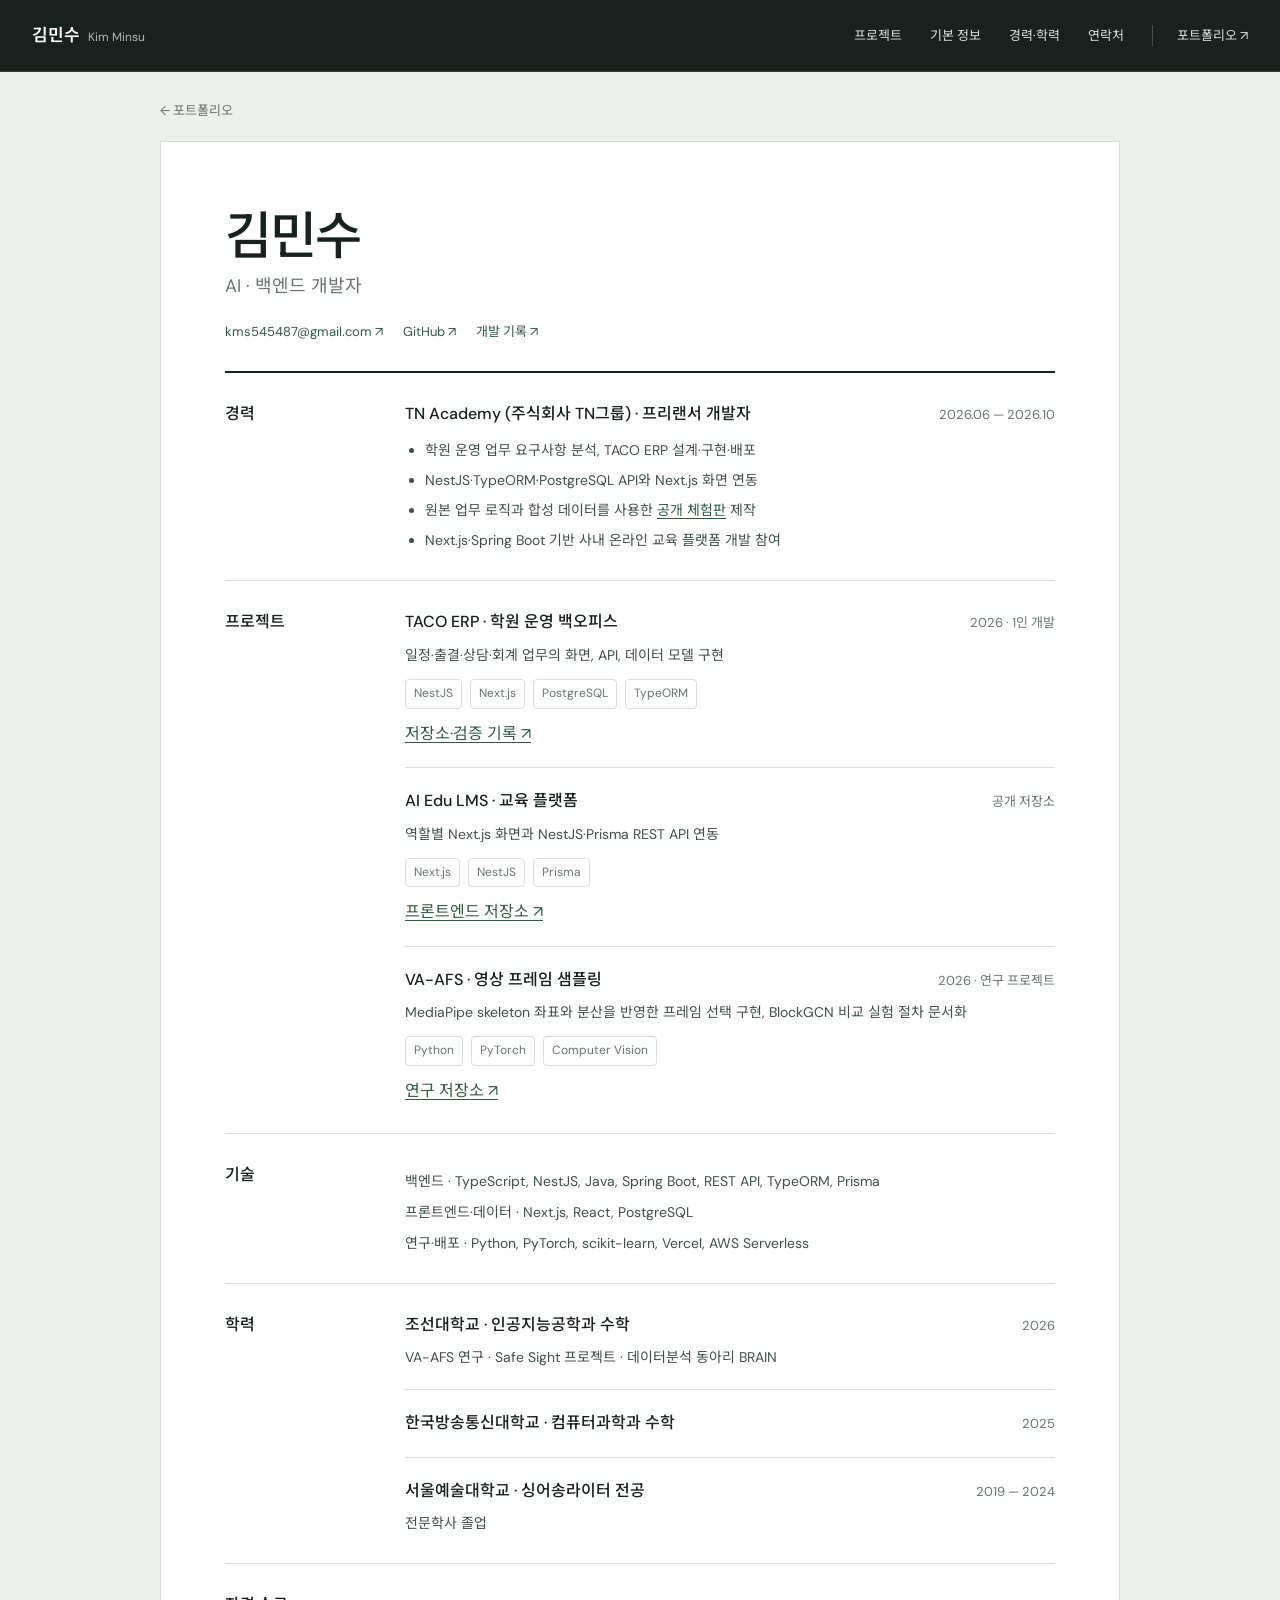
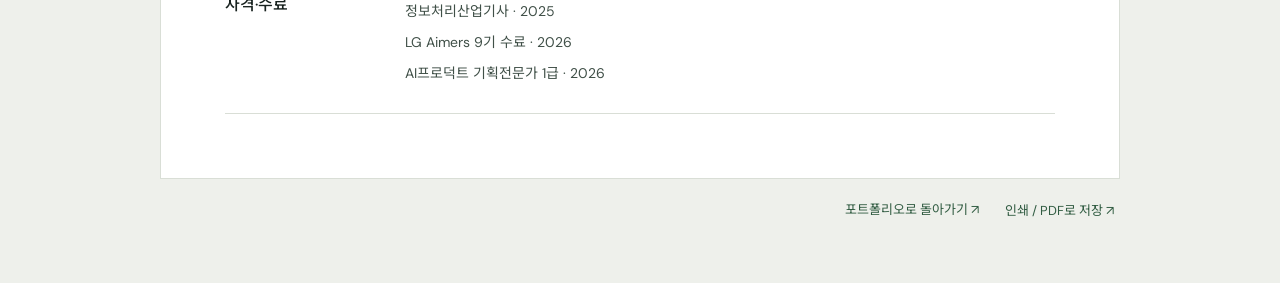
==== commit ccbc6f43: "[fix] 메인 소개와 프로젝트 이미지 표시 수정" ====
--- a/resume.html
+++ b/resume.html
@@ -4,7 +4,7 @@
   <meta charset="utf-8">
   <meta name="viewport" content="width=device-width, initial-scale=1">
   <meta name="theme-color" content="#17211e">
-  <meta name="description" content="백엔드 개발자 김민수의 경력, 프로젝트, 기술, 학력을 정리한 공개 이력서입니다.">
+  <meta name="description" content="AI·백엔드 개발자 김민수의 경력, 프로젝트, 기술, 학력을 정리한 공개 이력서입니다.">
   <link rel="icon" href="favicon.svg" type="image/svg+xml">
   <link rel="canonical" href="https://kiim-miin-su.github.io/github.io/resume.html">
   <link rel="stylesheet" href="style.css">
@@ -28,7 +28,7 @@
     <a class="resume-breadcrumb" href="index.html">← 포트폴리오</a>
     <div class="resume-paper">
       <div class="resume-heading">
-        <h1>김민수<span>백엔드 · 풀스택 개발자</span></h1>
+        <h1>김민수<span>AI · 백엔드 개발자</span></h1>
         <div class="resume-contact">
           <a href="mailto:kms545487@gmail.com">kms545487@gmail.com ↗</a>
           <a href="https://github.com/Kiim-Miin-Su" target="_blank" rel="noopener noreferrer">GitHub ↗</a>
--- a/style.css
+++ b/style.css
@@ -49,9 +49,17 @@
 .button-primary:hover { background: #dfe9db; }
 .button-secondary { border: 1px solid #82938a; color: white; }
 .button-secondary:hover { background: #2a3930; }
-.hero-visual { min-width: 0; border: 1px solid #ffffff36; background: #28332c; }
-.hero-visual img { width: 100%; height: 380px; object-fit: contain; background: #f3f4f1; }
-.hero-visual figcaption { padding: 12px 16px; border-top: 1px solid #ffffff27; color: #c1cdc3; font-size: 12px; }
+.hero-projects { min-width: 0; border: 1px solid #ffffff36; background: #202e26; }
+.hero-project-link { display: grid; grid-template-columns: 144px minmax(0, 1fr) auto; align-items: center; gap: 16px; min-height: 120px; padding: 16px; transition: background-color .18s ease; }
+.hero-project-link + .hero-project-link { border-top: 1px solid #ffffff27; }
+.hero-project-link:hover { background: #2a3b30; }
+.hero-project-link:focus-visible { outline: 2px solid #dce9dd; outline-offset: -2px; }
+.hero-project-thumb { display: block; width: 144px; height: 88px; overflow: hidden; background: #f6f7f4; }
+.hero-project-thumb img { width: 100%; height: 100%; object-fit: contain; }
+.hero-project-link strong, .hero-project-link small { display: block; }
+.hero-project-link strong { font-size: 20px; font-weight: 500; }
+.hero-project-link small { margin-top: 4px; color: #b8c8bc; font-size: 13px; }
+.hero-project-link > span:last-child { color: #b8c8bc; }
 
 .section-pad { padding-block: 104px; }
 .section-heading { display: flex; justify-content: space-between; align-items: end; gap: 24px; margin-bottom: 32px; }
@@ -60,11 +68,10 @@
 .work { background: var(--white); }
 .project-feature { display: grid; grid-template-columns: 1.06fr .94fr; border: 1px solid var(--line); }
 .project-image { min-width: 0; overflow: hidden; background: #edf0eb; }
-.project-image img { width: 100%; height: 260px; object-fit: cover; object-position: center top; }
+.project-image img { width: 100%; height: 260px; object-fit: contain; background: #f6f7f4; }
 .project-image figcaption { min-height: 36px; display: flex; align-items: center; padding: 7px 16px; background: #f6f7f4; color: var(--muted); border-top: 1px solid var(--line); font-size: 12px; }
-.project-feature .project-image img { height: 100%; min-height: 420px; }
-.project-feature .project-image { display: flex; flex-direction: column; }
-.project-feature .project-image img { flex: 1; }
+.project-feature .project-image { display: flex; flex-direction: column; min-height: 0; }
+.project-feature .project-image img { flex: 1; height: 0; min-height: 0; }
 .project-image-contain img { object-fit: contain; background: white; }
 .project-copy { padding: 32px; }
 .project-feature .project-copy { padding: 48px; }
@@ -147,6 +154,10 @@
 .resume-actions a, .resume-actions button { border: 0; background: none; color: var(--accent); cursor: pointer; font-size: 13px; }
 .resume-actions a:hover, .resume-actions button:hover { text-decoration: underline; }
 
+@media (max-width: 1000px) {
+  .project-feature { grid-template-columns: 1fr; }
+  .project-feature .project-image img { flex: none; height: auto; aspect-ratio: 1512 / 772; }
+}
 @media (max-width: 900px) {
   .container { width: min(100% - 48px, 1248px); }
   .desktop-nav { gap: 16px; }
@@ -165,12 +176,15 @@
   .hero-inner { display: block; padding-block: 64px; }
   .hero h1 { font-size: clamp(34px, 8vw, 48px); }
   .hero-description { font-size: 15px; }
-  .hero-visual { margin-top: 48px; }
+  .hero-projects { margin-top: 48px; }
+  .hero-project-link { grid-template-columns: 100px minmax(0, 1fr) auto; gap: 12px; min-height: 92px; padding: 12px; }
+  .hero-project-thumb { width: 100px; height: 68px; }
+  .hero-project-link strong { font-size: 16px; }
+  .hero-project-link small { font-size: 12px; }
   .section-pad { padding-block: 72px; }
   .section-heading { display: block; }
   .section-heading p { margin-top: 8px; }
   .project-feature, .project-grid, .two-column { display: block; }
-  .project-feature .project-image img { min-height: 0; height: 280px; }
   .project-feature .project-copy, .project-copy { padding: 24px; }
   .project-card { margin-top: 20px; }
   .project-card .project-copy { min-height: 0; }
@@ -186,7 +200,8 @@
 }
 @media (max-width: 420px) {
   .info-list > div, .history-list li, .learning-list li { grid-template-columns: 1fr; gap: 4px; }
-  .hero-visual img { height: 240px; }
+  .hero-project-link { grid-template-columns: 80px minmax(0, 1fr) auto; }
+  .hero-project-thumb { width: 80px; height: 64px; }
   .project-image img { height: 220px; }
   .resume-paper { padding: 24px; }
 }
